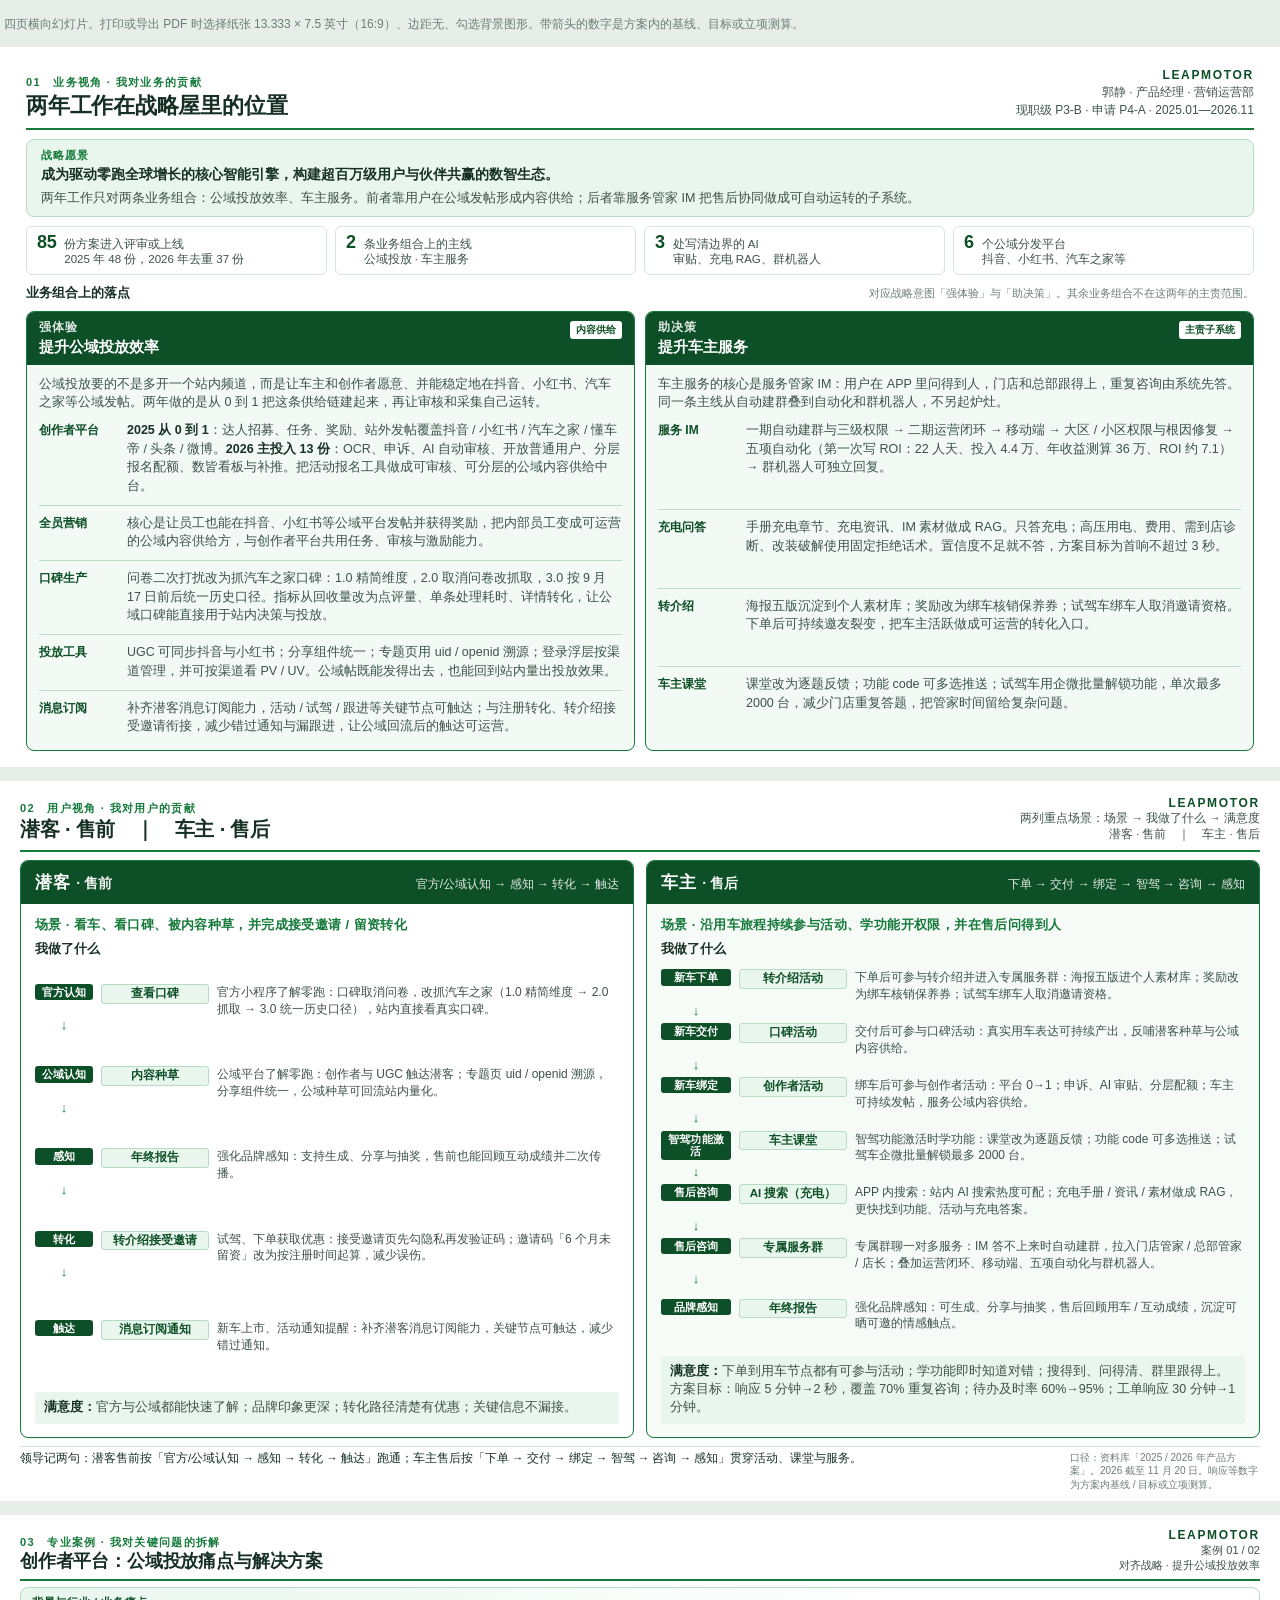
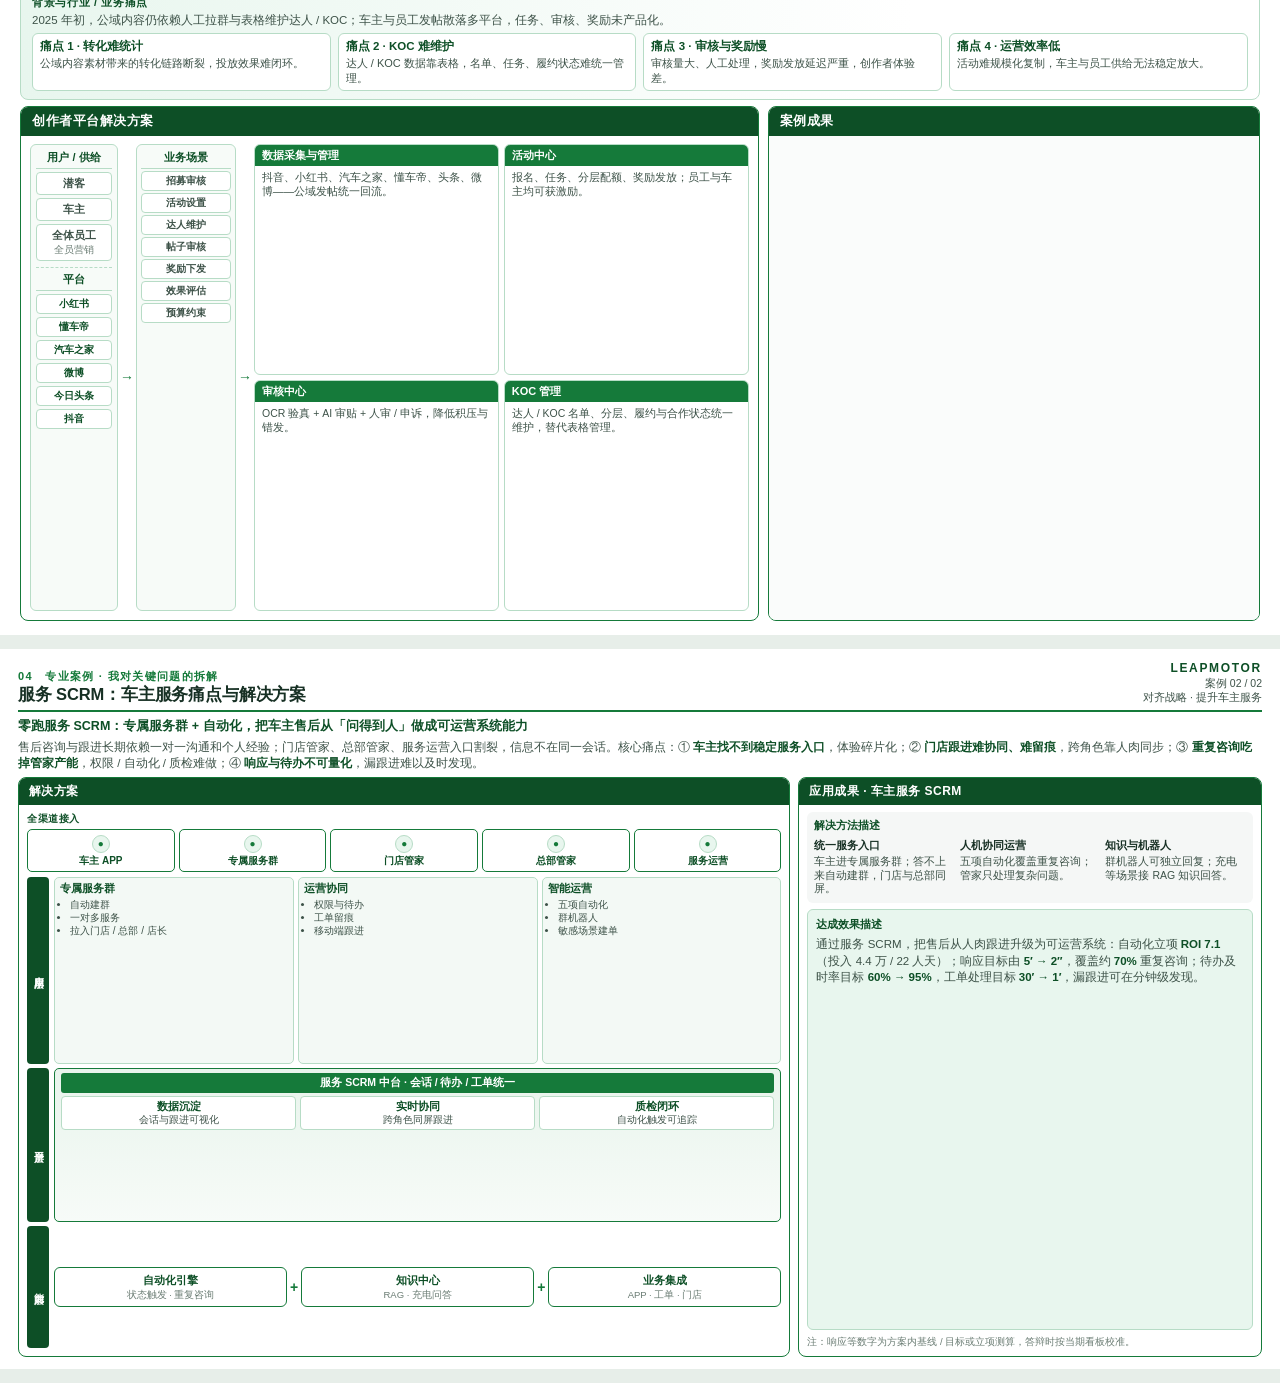
==== strategy-work-summary.html @ 1fd780ef "Clear creator case results panel for later screenshots. Leave the right-side 案例成果 area empty and dro" ====
<!DOCTYPE html>
<html lang="zh-CN">
<head>
<meta charset="utf-8">
<meta name="viewport" content="width=device-width, initial-scale=1">
<title>两年工作总结 · 战略对齐 · 郭静</title>
<style>
  :root {
    --g: #157a3a;
    --gd: #0d4f26;
    --gs: #e8f6ee;
    --gm: #b7dcc6;
    --ink: #173024;
    --ink2: #3d5248;
    --ink3: #6b7d74;
    --line: #d5e5db;
    --paper: #ffffff;
    --bg: #e7eee9;
  }
  * { box-sizing: border-box; }
  html, body { margin: 0; padding: 0; }
  body {
    background: var(--bg);
    color: var(--ink);
    font-family: "PingFang SC", "Microsoft YaHei", "Noto Sans SC", "WenQuanYi Micro Hei", "Droid Sans Fallback", sans-serif;
    -webkit-font-smoothing: antialiased;
  }
  @page { size: 13.333in 7.5in; margin: 0; }
  .hint {
    max-width: 13.333in;
    margin: 16px auto 0;
    color: var(--ink3);
    font-size: 12px;
    padding: 0 4px;
  }
  .page {
    width: 13.333in;
    height: 7.5in;
    margin: 14px auto;
    background: var(--paper);
    padding: 20px 26px 16px;
    display: flex;
    flex-direction: column;
    gap: 9px;
    overflow: hidden;
    page-break-after: always;
    break-after: page;
  }
  .page:last-child { page-break-after: auto; break-after: auto; }
  @media print {
    body { background: white; }
    .hint { display: none; }
    .page { margin: 0; }
  }
  * { -webkit-print-color-adjust: exact; print-color-adjust: exact; }

  .top { display: flex; justify-content: space-between; align-items: flex-end; gap: 16px; }
  .kicker {
    font-size: 11px;
    letter-spacing: .12em;
    color: var(--g);
    font-weight: 650;
  }
  h1 {
    margin: 2px 0 0;
    font-size: 22px;
    line-height: 1.25;
    font-weight: 700;
    letter-spacing: -.01em;
  }
  .who { text-align: right; font-size: 12px; color: var(--ink2); line-height: 1.45; }
  .who b {
    display: block;
    color: var(--gd);
    letter-spacing: .14em;
    font-size: 12px;
    font-weight: 750;
  }
  .rule { height: 2px; background: var(--g); border: 0; margin: 0; }

  .roof {
    background: var(--gs);
    border: 1px solid var(--gm);
    border-radius: 8px;
    padding: 8px 14px 9px;
  }
  .roof .lab { font-size: 11px; color: var(--g); font-weight: 700; letter-spacing: .08em; }
  .roof h2 { margin: 2px 0 4px; font-size: 14px; font-weight: 650; line-height: 1.4; }
  .roof p { margin: 0; font-size: 12.5px; color: var(--ink2); line-height: 1.45; }

  .stats { display: grid; grid-template-columns: repeat(4, 1fr); gap: 8px; }
  .stat {
    border: 1px solid var(--line);
    border-radius: 6px;
    padding: 5px 10px 6px;
    display: flex;
    align-items: baseline;
    gap: 8px;
  }
  .stat .n {
    font-variant-numeric: tabular-nums;
    font-size: 18px;
    font-weight: 720;
    color: var(--gd);
    letter-spacing: -.02em;
  }
  .stat .l { font-size: 11.5px; color: var(--ink2); line-height: 1.35; }

  .sec {
    display: flex;
    align-items: baseline;
    justify-content: space-between;
    gap: 12px;
  }
  .sec h3 { margin: 0; font-size: 13px; font-weight: 700; }
  .sec span { font-size: 11px; color: var(--ink3); }

  .two {
    flex: 1;
    min-height: 0;
    display: grid;
    grid-template-columns: 1fr 1fr;
    gap: 10px;
  }
  .pillar {
    border: 1px solid var(--g);
    border-radius: 8px;
    background: #f3faf6;
    display: flex;
    flex-direction: column;
    min-width: 0;
    overflow: hidden;
  }
  .pillar-hd {
    background: var(--gd);
    color: #fff;
    padding: 7px 12px 8px;
    display: flex;
    align-items: flex-start;
    justify-content: space-between;
    gap: 10px;
  }
  .pillar-hd .intent { font-size: 12px; letter-spacing: .08em; font-weight: 650; opacity: .88; }
  .pillar-hd h3 { margin: 2px 0 0; font-size: 15px; font-weight: 750; line-height: 1.25; }
  .pillar-hd .flag {
    flex-shrink: 0;
    font-size: 10px;
    color: var(--gd);
    background: #fff;
    border-radius: 3px;
    padding: 2px 6px;
    font-weight: 700;
    margin-top: 2px;
  }
  .pillar-bd {
    padding: 10px 12px 12px;
    display: flex;
    flex-direction: column;
    gap: 9px;
    flex: 1;
  }
  .why { margin: 0; font-size: 12.5px; line-height: 1.5; color: var(--ink2); }
  .lines { display: grid; gap: 8px; flex: 1; }
  .line {
    display: grid;
    grid-template-columns: 78px 1fr;
    gap: 10px;
    align-items: start;
    padding-bottom: 7px;
    border-bottom: 1px solid var(--gm);
  }
  .line:last-child { border-bottom: 0; padding-bottom: 0; }
  .line .tag {
    font-size: 12px;
    font-weight: 750;
    color: var(--gd);
    line-height: 1.35;
    padding-top: 1px;
  }
  .line p { margin: 0; font-size: 12.5px; line-height: 1.48; color: var(--ink2); }
  .line b { color: var(--ink); font-weight: 680; }

  /* page 2 compact */
  .page-user {
    padding: 14px 20px 10px;
    gap: 8px;
  }
  .page-user h1 { font-size: 20px; margin-top: 1px; }
  .page-user .who { font-size: 11.5px; line-height: 1.35; }
  .page-user .sec {
    display: none;
  }
  .page-user .duo {
    flex: 1 1 auto;
    min-height: 0;
    display: grid;
    grid-template-columns: 1fr 1fr;
    gap: 12px;
    align-items: stretch;
  }
  .page-user .duo-card {
    border: 1.5px solid var(--g);
    border-radius: 8px;
    background: #fff;
    display: flex;
    flex-direction: column;
    min-width: 0;
    min-height: 0;
    height: 100%;
    overflow: hidden;
    box-shadow: 0 1px 0 rgba(13,79,38,.06);
  }
  .page-user .duo-card.soft { background: #f7fbf8; }
  .page-user .duo-hd {
    background: var(--gd);
    color: #fff;
    padding: 10px 14px;
    display: flex;
    align-items: baseline;
    justify-content: space-between;
    gap: 10px;
  }
  .page-user .duo-hd .role {
    font-size: 17px;
    font-weight: 750;
    letter-spacing: .08em;
  }
  .page-user .duo-hd .stage {
    font-size: 14px;
    font-weight: 650;
    opacity: .95;
  }
  .page-user .duo-hd em {
    font-style: normal;
    font-size: 12px;
    font-weight: 500;
    opacity: .88;
  }
  .page-user .duo-bd {
    padding: 12px 14px 13px;
    display: flex;
    flex-direction: column;
    gap: 7px;
    flex: 1 1 auto;
    min-height: 0;
  }
  .page-user .duo-bd .scene {
    font-size: 13px;
    font-weight: 750;
    color: var(--g);
    letter-spacing: .03em;
    line-height: 1.4;
  }
  .page-user .duo-bd .do-label {
    margin: 0;
    font-size: 12.5px;
    font-weight: 700;
    color: var(--ink);
  }
  .page-user .duo-bd .do {
    margin: 0;
    padding-left: 0;
    list-style: none;
    font-size: 12.5px;
    line-height: 1.48;
    color: var(--ink2);
    flex: 1 1 auto;
    display: flex;
    flex-direction: column;
    justify-content: flex-start;
    gap: 0;
    min-height: 0;
  }
  .page-user .duo-bd .do li {
    margin: 0;
    flex: 1 1 0;
    display: flex;
    flex-direction: column;
    justify-content: center;
    padding: 2px 0 0;
    border-bottom: 0;
  }
  .page-user .duo-bd .do-flow .row {
    display: grid;
    grid-template-columns: 58px 108px 1fr;
    gap: 8px;
    align-items: start;
  }
  .page-user .duo-bd .do-flow .st {
    display: inline-flex;
    align-items: center;
    justify-content: center;
    font-size: 10.5px;
    font-weight: 750;
    color: #fff;
    background: var(--gd);
    border-radius: 3px;
    padding: 2px 2px;
    letter-spacing: .02em;
    text-align: center;
    line-height: 1.2;
  }
  .page-user .duo-bd .do-flow .k {
    display: inline-flex;
    align-items: center;
    justify-content: center;
    width: 100%;
    box-sizing: border-box;
    margin-right: 0;
    font-size: 11.5px;
    line-height: 1.2;
    color: var(--gd);
    background: var(--gs);
    border: 1px solid var(--gm);
    border-radius: 3px;
    padding: 2px 4px;
    font-weight: 700;
    text-align: center;
  }
  .page-user .duo-bd .do-flow .anno {
    font-size: 12px;
    line-height: 1.4;
    color: var(--ink2);
  }
  .page-user .duo-bd .do-flow .arr {
    display: flex;
    justify-content: center;
    width: 58px;
    color: var(--g);
    font-size: 13px;
    line-height: 1;
    padding: 1px 0 0;
    font-weight: 700;
  }
  .page-user .duo-bd .do:not(.do-flow) .k {
    display: inline-block;
    font-size: 11.5px;
    line-height: 1.2;
    color: var(--gd);
    background: var(--gs);
    border: 1px solid var(--gm);
    border-radius: 3px;
    padding: 2px 7px;
    font-weight: 700;
    margin-right: 5px;
    vertical-align: 1px;
  }
  .page-user .duo-bd .do:not(.do-flow) li {
    display: flex;
    align-items: center;
    flex-direction: row;
    border-bottom: 1px solid var(--line);
    padding: 4px 0;
  }
  .page-user .duo-bd .do:not(.do-flow) li:last-child {
    border-bottom: 0;
  }
  .page-user .duo-card.soft .do-flow .row {
    grid-template-columns: 70px 108px 1fr;
  }
  .page-user .duo-card.soft .do-flow .arr {
    width: 70px;
  }
  .page-user .duo-bd .sat {
    margin: 8px 0 0;
    flex: 0 0 auto;
    font-size: 12.5px;
    line-height: 1.42;
    color: var(--ink2);
    background: var(--gs);
    border-radius: 4px;
    padding: 7px 9px;
  }
  .page-user .duo-bd .sat b {
    color: var(--ink);
    font-weight: 700;
  }
  .page-user .close {
    padding-top: 4px;
    gap: 10px;
    grid-template-columns: 1fr 190px;
  }
  .page-user .close p { font-size: 11.5px; line-height: 1.35; }
  .page-user .close .note { font-size: 10px; }

  /* case pages: reference layout — pain intro + solution | results */
  .page-case {
    padding: 12px 20px 14px;
    gap: 6px;
  }
  .page-case h1 { font-size: 17.5px; margin-top: 1px; }
  .page-case .who { font-size: 11px; line-height: 1.35; }
  .pain-intro {
    border: 1px solid var(--gm);
    border-radius: 8px;
    background: linear-gradient(90deg, var(--gs), #fff 72%);
    padding: 7px 11px 8px;
  }
  .pain-intro .lab {
    font-size: 11px;
    font-weight: 750;
    color: var(--gd);
    letter-spacing: .06em;
    margin-bottom: 3px;
  }
  .pain-intro .bg {
    margin: 0 0 5px;
    font-size: 11.5px;
    line-height: 1.35;
    color: var(--ink2);
  }
  .pain-grid {
    display: grid;
    grid-template-columns: repeat(3, 1fr);
    gap: 7px;
  }
  .pain-grid.four { grid-template-columns: repeat(4, 1fr); }
  .pain-item {
    background: #fff;
    border: 1px solid var(--gm);
    border-radius: 6px;
    padding: 5px 7px;
  }
  .pain-item .n {
    font-size: 11.5px;
    font-weight: 750;
    color: var(--gd);
    margin-bottom: 2px;
  }
  .pain-item p {
    margin: 0;
    font-size: 11px;
    line-height: 1.3;
    color: var(--ink2);
  }
  .case-main {
    flex: 1;
    min-height: 0;
    display: grid;
    grid-template-columns: 1.2fr 0.8fr;
    gap: 9px;
  }
  .panel {
    border: 1.5px solid var(--g);
    border-radius: 8px;
    background: #fff;
    display: flex;
    flex-direction: column;
    min-width: 0;
    min-height: 0;
    overflow: hidden;
  }
  .panel-hd {
    background: var(--gd);
    color: #fff;
    padding: 6px 11px;
    font-size: 12.5px;
    font-weight: 750;
    letter-spacing: .04em;
  }
  .panel-bd {
    padding: 8px 9px 9px;
    display: flex;
    flex-direction: column;
    gap: 7px;
    flex: 1;
    min-height: 0;
  }
  .sol-flow {
    flex: 1;
    min-height: 0;
    display: grid;
    grid-template-columns: 88px 10px 100px 10px 1fr;
    gap: 0 4px;
    align-items: stretch;
  }
  .sol-col {
    border: 1px solid var(--gm);
    border-radius: 6px;
    background: #f7fbf8;
    padding: 5px 5px;
    display: flex;
    flex-direction: column;
    gap: 3px;
    min-height: 0;
  }
  .sol-col .ttl {
    font-size: 11px;
    font-weight: 750;
    color: var(--gd);
    text-align: center;
    padding-bottom: 3px;
    border-bottom: 1px solid var(--gm);
  }
  .sol-col .ttl-sub {
    margin-top: 3px;
    padding-top: 4px;
    border-top: 1px dashed var(--gm);
    border-bottom: 1px solid var(--gm);
  }
  .sol-col .ch {
    font-size: 11px;
    color: var(--ink2);
    background: #fff;
    border: 1px solid var(--gm);
    border-radius: 4px;
    padding: 4px 5px;
    text-align: center;
    font-weight: 650;
    line-height: 1.2;
  }
  .sol-col .ch.plat {
    font-size: 10px;
    font-weight: 600;
    padding: 3px 4px;
    color: var(--gd);
  }
  .sol-col.agents {
    gap: 2px;
    padding: 5px 4px;
  }
  .sol-col.agents .ch {
    font-size: 10px;
    font-weight: 600;
    padding: 3px 3px;
  }
  .sol-supply {
    overflow: hidden;
  }
  .sol-arrow {
    display: flex;
    align-items: center;
    justify-content: center;
    color: var(--g);
    font-size: 14px;
    font-weight: 700;
  }
  .mod-grid {
    display: grid;
    grid-template-columns: 1fr 1fr;
    gap: 5px;
    flex: 1;
    min-height: 0;
  }
  .mod {
    border: 1px solid var(--gm);
    border-radius: 6px;
    overflow: hidden;
    background: #fff;
    display: flex;
    flex-direction: column;
    min-height: 0;
  }
  .mod .mh {
    background: var(--g);
    color: #fff;
    font-size: 11px;
    font-weight: 750;
    padding: 3px 7px;
  }
  .mod p {
    margin: 0;
    padding: 5px 7px;
    font-size: 10.5px;
    line-height: 1.3;
    color: var(--ink2);
    flex: 1;
  }
  .res-block .lab {
    font-size: 11.5px;
    font-weight: 750;
    color: var(--gd);
    margin-bottom: 2px;
  }
  .res-block p, .res-block ol {
    margin: 0;
    font-size: 11.5px;
    line-height: 1.35;
    color: var(--ink2);
  }
  .res-block ol {
    padding-left: 1.1em;
    display: grid;
    gap: 3px;
  }
  .res-block li b { color: var(--ink); }
  .metrics {
    margin-top: auto;
    display: grid;
    grid-template-columns: repeat(3, 1fr);
    gap: 6px;
  }
  .metric {
    background: var(--gs);
    border: 1px solid var(--g);
    border-radius: 6px;
    padding: 7px 6px 6px;
    text-align: center;
  }
  .metric .v {
    font-size: 18px;
    font-weight: 750;
    color: var(--gd);
    line-height: 1.1;
    font-variant-numeric: tabular-nums;
  }
  .metric .l {
    margin-top: 2px;
    font-size: 10.5px;
    line-height: 1.25;
    color: var(--ink2);
  }
  .case-foot {
    margin: 0;
    font-size: 10px;
    color: var(--ink3);
    line-height: 1.3;
  }
  .panel-empty {
    flex: 1;
    min-height: 0;
    background: #fafcfb;
  }


  /* SCRM case — layered architecture (合力亿捷 reference) */
  .page-scrm {
    padding: 11px 18px 12px;
    gap: 5px;
  }
  .page-scrm h1 { font-size: 16.5px; margin-top: 0; }
  .page-scrm .who { font-size: 10.5px; }
  .scrm-intro {
    font-size: 11.5px;
    line-height: 1.45;
    color: var(--ink2);
    margin: 0;
  }
  .scrm-intro .case-line {
    color: var(--gd);
    font-weight: 750;
    font-size: 12.5px;
    margin-bottom: 4px;
    display: block;
  }
  .scrm-intro b { color: var(--gd); font-weight: 750; }
  .scrm-main {
    flex: 1;
    min-height: 0;
    display: grid;
    grid-template-columns: 1.25fr 0.75fr;
    gap: 8px;
  }
  .scrm-panel {
    border: 1.5px solid var(--g);
    border-radius: 8px;
    background: #fff;
    display: flex;
    flex-direction: column;
    min-width: 0;
    min-height: 0;
    overflow: hidden;
  }
  .scrm-panel .phd {
    background: var(--gd);
    color: #fff;
    padding: 5px 10px;
    font-size: 12px;
    font-weight: 750;
    letter-spacing: .04em;
  }
  .scrm-panel .pbd {
    padding: 7px 8px 8px;
    flex: 1;
    min-height: 0;
    display: flex;
    flex-direction: column;
    gap: 6px;
  }

  .arch {
    flex: 1;
    min-height: 0;
    display: flex;
    flex-direction: column;
    gap: 5px;
  }
  .arch-ch-wrap {
    display: flex;
    flex-direction: column;
    gap: 3px;
  }
  .arch-ch-wrap .ch-lab {
    font-size: 10px;
    font-weight: 750;
    color: var(--gd);
    letter-spacing: .06em;
  }
  .arch-ch {
    display: grid;
    grid-template-columns: repeat(5, 1fr);
    gap: 4px;
  }
  .arch-ch .ci {
    background: #fff;
    border: 1px solid var(--g);
    border-radius: 5px;
    text-align: center;
    padding: 5px 2px 4px;
    font-size: 10px;
    font-weight: 650;
    color: var(--gd);
    line-height: 1.2;
  }
  .arch-ch .ci span {
    display: block;
    width: 18px;
    height: 18px;
    margin: 0 auto 2px;
    border-radius: 50%;
    background: var(--gs);
    border: 1px solid var(--gm);
    font-size: 10px;
    line-height: 16px;
    color: var(--g);
  }
  .arch-stack {
    flex: 1;
    min-height: 0;
    display: grid;
    grid-template-columns: 22px 1fr;
    gap: 5px;
  }
  .arch-labs {
    display: grid;
    grid-template-rows: 1.15fr 0.95fr 0.75fr;
    gap: 4px;
  }
  .arch-labs span {
    writing-mode: vertical-rl;
    text-orientation: mixed;
    background: var(--gd);
    color: #fff;
    font-size: 10px;
    font-weight: 750;
    letter-spacing: .12em;
    border-radius: 4px;
    display: flex;
    align-items: center;
    justify-content: center;
    padding: 4px 0;
  }
  .arch-body {
    display: grid;
    grid-template-rows: 1.15fr 0.95fr 0.75fr;
    gap: 4px;
    min-height: 0;
  }
  .arch-app {
    display: grid;
    grid-template-columns: 1fr 1fr 1fr;
    gap: 4px;
    min-height: 0;
  }
  .arch-box {
    background: #f3f9f5;
    border: 1px solid var(--gm);
    border-radius: 5px;
    padding: 4px 5px;
    min-height: 0;
  }
  .arch-box .t {
    font-size: 10.5px;
    font-weight: 750;
    color: var(--gd);
    margin-bottom: 2px;
  }
  .arch-box ul {
    margin: 0;
    padding-left: 1em;
    font-size: 10px;
    line-height: 1.3;
    color: var(--ink2);
  }
  .arch-plat {
    background: linear-gradient(180deg, #e8f4ec, #f7fbf8);
    border: 1px solid var(--g);
    border-radius: 5px;
    padding: 4px 6px;
    display: flex;
    flex-direction: column;
    gap: 3px;
    min-height: 0;
  }
  .arch-plat .bar {
    background: var(--g);
    color: #fff;
    text-align: center;
    font-size: 10.5px;
    font-weight: 750;
    border-radius: 3px;
    padding: 3px 6px;
  }
  .arch-plat .buckets {
    display: grid;
    grid-template-columns: 1fr 1fr 1fr;
    gap: 4px;
  }
  .arch-plat .bk {
    background: #fff;
    border: 1px solid var(--gm);
    border-radius: 4px;
    padding: 3px 4px;
    font-size: 10px;
    line-height: 1.25;
    color: var(--ink2);
    text-align: center;
  }
  .arch-plat .bk b {
    display: block;
    color: var(--gd);
    font-size: 10.5px;
    margin-bottom: 1px;
  }
  .arch-cap {
    display: grid;
    grid-template-columns: 1fr auto 1fr auto 1fr;
    gap: 3px;
    align-items: center;
  }
  .arch-cap .cp {
    background: #fff;
    border: 1.5px solid var(--g);
    border-radius: 6px;
    text-align: center;
    padding: 5px 4px;
  }
  .arch-cap .cp .n {
    font-size: 11px;
    font-weight: 750;
    color: var(--gd);
  }
  .arch-cap .cp .d {
    font-size: 9.5px;
    color: var(--ink3);
    margin-top: 1px;
    line-height: 1.2;
  }
  .arch-cap .plus {
    color: var(--g);
    font-weight: 700;
    font-size: 14px;
  }

  .scrm-res {
    flex: 1;
    min-height: 0;
    display: flex;
    flex-direction: column;
    gap: 6px;
  }
  .scrm-method {
    background: #f5f7f6;
    border-radius: 6px;
    padding: 6px 7px 7px;
  }
  .scrm-method .lab {
    font-size: 11px;
    font-weight: 750;
    color: var(--gd);
    margin-bottom: 5px;
  }
  .scrm-method .cols {
    display: grid;
    grid-template-columns: 1fr 1fr 1fr;
    gap: 5px;
  }
  .scrm-method .col .h {
    font-size: 11px;
    font-weight: 750;
    color: var(--ink);
    margin-bottom: 2px;
  }
  .scrm-method .col p {
    margin: 0;
    font-size: 10.5px;
    line-height: 1.3;
    color: var(--ink2);
  }
  .scrm-effect {
    background: var(--gs);
    border: 1px solid var(--gm);
    border-radius: 6px;
    padding: 7px 8px;
    flex: 1;
    min-height: 0;
  }
  .scrm-effect .lab {
    font-size: 11px;
    font-weight: 750;
    color: var(--gd);
    margin-bottom: 4px;
  }
  .scrm-effect p {
    margin: 0;
    font-size: 11.5px;
    line-height: 1.45;
    color: var(--ink2);
  }
  .scrm-effect b {
    color: var(--gd);
    font-weight: 750;
  }
  .scrm-foot {
    margin: 0;
    font-size: 9.5px;
    color: var(--ink3);
    line-height: 1.3;
  }

  .matrix {
    flex: 1;
    min-height: 0;
    display: grid;
    grid-template-columns: 64px 1fr 1fr;
    grid-template-rows: 30px minmax(0, 1fr) minmax(0, 1.15fr);
    border: 1px solid var(--gm);
    border-radius: 8px;
    overflow: hidden;
    background: #fff;
  }
  .mx-corner, .mx-col, .mx-row, .mx-cell {
    border-right: 1px solid var(--gm);
    border-bottom: 1px solid var(--gm);
  }
  .matrix > *:nth-child(3n) { border-right: 0; }
  .matrix > *:nth-last-child(-n+3) { border-bottom: 0; }
  .mx-corner { background: var(--gd); }
  .mx-col {
    background: var(--gd);
    color: #fff;
    display: flex;
    align-items: center;
    justify-content: center;
    gap: 10px;
    font-size: 14px;
    font-weight: 750;
    letter-spacing: .08em;
  }
  .mx-col em {
    font-style: normal;
    font-size: 11.5px;
    font-weight: 500;
    opacity: .85;
  }
  .mx-row {
    background: var(--gs);
    display: flex;
    flex-direction: column;
    align-items: center;
    justify-content: center;
    gap: 4px;
    padding: 6px 3px;
    text-align: center;
  }
  .mx-row .role {
    writing-mode: vertical-rl;
    font-size: 16px;
    font-weight: 750;
    color: var(--gd);
    letter-spacing: .16em;
  }
  .mx-row .hint {
    writing-mode: vertical-rl;
    font-size: 10.5px;
    color: var(--ink2);
    letter-spacing: .06em;
  }
  .mx-cell {
    padding: 8px 11px 9px;
    display: flex;
    flex-direction: column;
    gap: 5px;
    min-width: 0;
    min-height: 0;
    overflow: hidden;
    background: #fff;
  }
  .mx-cell.soft { background: #f7fbf8; }
  .mx-cell .scene {
    font-size: 12px;
    font-weight: 750;
    color: var(--g);
    letter-spacing: .03em;
    line-height: 1.35;
  }
  .mx-cell .do .k {
    display: inline-block;
    font-size: 10.5px;
    line-height: 1.2;
    color: var(--gd);
    background: var(--gs);
    border: 1px solid var(--gm);
    border-radius: 3px;
    padding: 1px 5px;
    font-weight: 700;
    margin-right: 4px;
    vertical-align: 1px;
  }
  .mx-cell.empty {
    align-items: center;
    justify-content: center;
    gap: 6px;
    background: #f7faf8;
    border-style: dashed;
  }
  .mx-cell .empty-mark {
    font-size: 28px;
    line-height: 1;
    color: var(--gm);
    font-weight: 300;
  }
  .mx-cell .empty-note {
    font-size: 12px;
    color: var(--muted);
    letter-spacing: .04em;
  }
  .mx-cell .do-label {
    margin: 0;
    font-size: 12px;
    font-weight: 700;
    color: var(--ink);
  }
  .mx-cell .do {
    margin: 0;
    padding-left: 0;
    list-style: none;
    font-size: 11.5px;
    line-height: 1.4;
    color: var(--ink2);
    flex: 1 1 auto;
    min-height: 0;
  }
  .mx-cell .do li { margin: 0 0 4px; padding-left: 0; }
  .mx-cell .do li:last-child { margin-bottom: 0; }
  .mx-cell .sat {
    margin: 0;
    margin-top: auto;
    flex: 0 0 auto;
    font-size: 11.5px;
    line-height: 1.4;
    color: var(--ink2);
    background: var(--gs);
    border-radius: 4px;
    padding: 5px 7px;
  }
  .mx-cell .sat b {
    color: var(--ink);
    font-weight: 700;
  }

  .through {
    display: flex;
    align-items: center;
    gap: 10px;
    flex-wrap: wrap;
    padding: 8px 12px;
    border: 1px solid var(--gm);
    border-radius: 8px;
    background: linear-gradient(90deg, var(--gs), #fff 55%);
  }
  .through .lab {
    font-size: 12.5px;
    font-weight: 750;
    color: var(--gd);
    letter-spacing: .06em;
    white-space: nowrap;
  }
  .through .items {
    display: flex;
    flex-wrap: wrap;
    gap: 6px;
    align-items: center;
  }
  .through .items span {
    font-size: 12px;
    font-weight: 700;
    color: var(--gd);
    background: #fff;
    border: 1px solid var(--gm);
    border-radius: 4px;
    padding: 3px 8px;
  }
  .close {
    border-top: 1px solid var(--line);
    padding-top: 5px;
    display: grid;
    grid-template-columns: 1fr 210px;
    gap: 12px;
    align-items: start;
  }
  .close p { margin: 0; font-size: 12px; line-height: 1.45; }
  .close .note { font-size: 10.5px; color: var(--ink3); line-height: 1.4; }
</style>
</head>
<body>
<p class="hint">四页横向幻灯片。打印或导出 PDF 时选择纸张 13.333 × 7.5 英寸（16:9）、边距无、勾选背景图形。带箭头的数字是方案内的基线、目标或立项测算。</p>

<section class="page">
  <header class="top">
    <div>
      <div class="kicker">01　业务视角 · 我对业务的贡献</div>
      <h1>两年工作在战略屋里的位置</h1>
    </div>
    <div class="who">
      <b>LEAPMOTOR</b>
      郭静 · 产品经理 · 营销运营部<br>
      现职级 P3-B · 申请 P4-A · 2025.01—2026.11
    </div>
  </header>
  <hr class="rule">

  <div class="roof">
    <div class="lab">战略愿景</div>
    <h2>成为驱动零跑全球增长的核心智能引擎，构建超百万级用户与伙伴共赢的数智生态。</h2>
    <p>两年工作只对两条业务组合：公域投放效率、车主服务。前者靠用户在公域发帖形成内容供给；后者靠服务管家 IM 把售后协同做成可自动运转的子系统。</p>
  </div>

  <div class="stats">
    <div class="stat"><span class="n">85</span><span class="l">份方案进入评审或上线<br>2025 年 48 份，2026 年去重 37 份</span></div>
    <div class="stat"><span class="n">2</span><span class="l">条业务组合上的主线<br>公域投放 · 车主服务</span></div>
    <div class="stat"><span class="n">3</span><span class="l">处写清边界的 AI<br>审贴、充电 RAG、群机器人</span></div>
    <div class="stat"><span class="n">6</span><span class="l">个公域分发平台<br>抖音、小红书、汽车之家等</span></div>
  </div>

  <div class="sec">
    <h3>业务组合上的落点</h3>
    <span>对应战略意图「强体验」与「助决策」。其余业务组合不在这两年的主责范围。</span>
  </div>

  <div class="two">
    <article class="pillar">
      <div class="pillar-hd">
        <div>
          <div class="intent">强体验</div>
          <h3>提升公域投放效率</h3>
        </div>
        <span class="flag">内容供给</span>
      </div>
      <div class="pillar-bd">
        <p class="why">公域投放要的不是多开一个站内频道，而是让车主和创作者愿意、并能稳定地在抖音、小红书、汽车之家等公域发帖。两年做的是从 0 到 1 把这条供给链建起来，再让审核和采集自己运转。</p>
        <div class="lines">
          <div class="line">
            <div class="tag">创作者平台</div>
            <p><b>2025 从 0 到 1</b>：达人招募、任务、奖励、站外发帖覆盖抖音 / 小红书 / 汽车之家 / 懂车帝 / 头条 / 微博。<b>2026 主投入 13 份</b>：OCR、申诉、AI 自动审核、开放普通用户、分层报名配额、数皆看板与补推。把活动报名工具做成可审核、可分层的公域内容供给中台。</p>
          </div>
          <div class="line">
            <div class="tag">全员营销</div>
            <p>核心是让员工也能在抖音、小红书等公域平台发帖并获得奖励，把内部员工变成可运营的公域内容供给方，与创作者平台共用任务、审核与激励能力。</p>
          </div>
          <div class="line">
            <div class="tag">口碑生产</div>
            <p>问卷二次打扰改为抓汽车之家口碑：1.0 精简维度，2.0 取消问卷改抓取，3.0 按 9 月 17 日前后统一历史口径。指标从回收量改为点评量、单条处理耗时、详情转化，让公域口碑能直接用于站内决策与投放。</p>
          </div>
          <div class="line">
            <div class="tag">投放工具</div>
            <p>UGC 可同步抖音与小红书；分享组件统一；专题页用 uid / openid 溯源；登录浮层按渠道管理，并可按渠道看 PV / UV。公域帖既能发得出去，也能回到站内量出投放效果。</p>
          </div>
          <div class="line">
            <div class="tag">消息订阅</div>
            <p>补齐潜客消息订阅能力，活动 / 试驾 / 跟进等关键节点可触达；与注册转化、转介绍接受邀请衔接，减少错过通知与漏跟进，让公域回流后的触达可运营。</p>
          </div>
        </div>
      </div>
    </article>

    <article class="pillar">
      <div class="pillar-hd">
        <div>
          <div class="intent">助决策</div>
          <h3>提升车主服务</h3>
        </div>
        <span class="flag">主责子系统</span>
      </div>
      <div class="pillar-bd">
        <p class="why">车主服务的核心是服务管家 IM：用户在 APP 里问得到人，门店和总部跟得上，重复咨询由系统先答。同一条主线从自动建群叠到自动化和群机器人，不另起炉灶。</p>
        <div class="lines">
          <div class="line">
            <div class="tag">服务 IM</div>
            <p>一期自动建群与三级权限 → 二期运营闭环 → 移动端 → 大区 / 小区权限与根因修复 → 五项自动化（第一次写 ROI：22 人天、投入 4.4 万、年收益测算 36 万、ROI 约 7.1）→ 群机器人可独立回复。</p>
          </div>
          <div class="line">
            <div class="tag">充电问答</div>
            <p>手册充电章节、充电资讯、IM 素材做成 RAG。只答充电；高压用电、费用、需到店诊断、改装破解使用固定拒绝话术。置信度不足就不答，方案目标为首响不超过 3 秒。</p>
          </div>
          <div class="line">
            <div class="tag">转介绍</div>
            <p>海报五版沉淀到个人素材库；奖励改为绑车核销保养券；试驾车绑车人取消邀请资格。下单后可持续邀友裂变，把车主活跃做成可运营的转化入口。</p>
          </div>
          <div class="line">
            <div class="tag">车主课堂</div>
            <p>课堂改为逐题反馈；功能 code 可多选推送；试驾车用企微批量解锁功能，单次最多 2000 台，减少门店重复答题，把管家时间留给复杂问题。</p>
          </div>
        </div>
      </div>
    </article>
  </div>
</section>

<section class="page page-user">
  <header class="top">
    <div>
      <div class="kicker">02　用户视角 · 我对用户的贡献</div>
      <h1>潜客 · 售前　｜　车主 · 售后</h1>
    </div>
    <div class="who">
      <b>LEAPMOTOR</b>
      两列重点场景：场景 → 我做了什么 → 满意度<br>
      潜客 · 售前　｜　车主 · 售后
    </div>
  </header>
  <hr class="rule">

  <div class="duo">
    <article class="duo-card">
      <div class="duo-hd">
        <div>
          <span class="role">潜客</span>
          <span class="stage"> · 售前</span>
        </div>
        <em>官方/公域认知 → 感知 → 转化 → 触达</em>
      </div>
      <div class="duo-bd">
        <div class="scene">场景 · 看车、看口碑、被内容种草，并完成接受邀请 / 留资转化</div>
        <p class="do-label">我做了什么</p>
        <ul class="do do-flow">
          <li>
            <div class="row"><span class="st">官方认知</span><span class="k">查看口碑</span><span class="anno">官方小程序了解零跑：口碑取消问卷，改抓汽车之家（1.0 精简维度 → 2.0 抓取 → 3.0 统一历史口径），站内直接看真实口碑。</span></div>
            <div class="arr">↓</div>
          </li>
          <li>
            <div class="row"><span class="st">公域认知</span><span class="k">内容种草</span><span class="anno">公域平台了解零跑：创作者与 UGC 触达潜客；专题页 uid / openid 溯源，分享组件统一，公域种草可回流站内量化。</span></div>
            <div class="arr">↓</div>
          </li>
          <li>
            <div class="row"><span class="st">感知</span><span class="k">年终报告</span><span class="anno">强化品牌感知：支持生成、分享与抽奖，售前也能回顾互动成绩并二次传播。</span></div>
            <div class="arr">↓</div>
          </li>
          <li>
            <div class="row"><span class="st">转化</span><span class="k">转介绍接受邀请</span><span class="anno">试驾、下单获取优惠：接受邀请页先勾隐私再发验证码；邀请码「6 个月未留资」改为按注册时间起算，减少误伤。</span></div>
            <div class="arr">↓</div>
          </li>
          <li>
            <div class="row"><span class="st">触达</span><span class="k">消息订阅通知</span><span class="anno">新车上市、活动通知提醒：补齐潜客消息订阅能力，关键节点可触达，减少错过通知。</span></div>
          </li>
        </ul>
        <p class="sat"><b>满意度：</b>官方与公域都能快速了解；品牌印象更深；转化路径清楚有优惠；关键信息不漏接。</p>
      </div>
    </article>

    <article class="duo-card soft">
      <div class="duo-hd">
        <div>
          <span class="role">车主</span>
          <span class="stage"> · 售后</span>
        </div>
        <em>下单 → 交付 → 绑定 → 智驾 → 咨询 → 感知</em>
      </div>
      <div class="duo-bd">
        <div class="scene">场景 · 沿用车旅程持续参与活动、学功能开权限，并在售后问得到人</div>
        <p class="do-label">我做了什么</p>
        <ul class="do do-flow">
          <li>
            <div class="row"><span class="st">新车下单</span><span class="k">转介绍活动</span><span class="anno">下单后可参与转介绍并进入专属服务群：海报五版进个人素材库；奖励改为绑车核销保养券；试驾车绑车人取消邀请资格。</span></div>
            <div class="arr">↓</div>
          </li>
          <li>
            <div class="row"><span class="st">新车交付</span><span class="k">口碑活动</span><span class="anno">交付后可参与口碑活动：真实用车表达可持续产出，反哺潜客种草与公域内容供给。</span></div>
            <div class="arr">↓</div>
          </li>
          <li>
            <div class="row"><span class="st">新车绑定</span><span class="k">创作者活动</span><span class="anno">绑车后可参与创作者活动：平台 0→1；申诉、AI 审贴、分层配额；车主可持续发帖，服务公域内容供给。</span></div>
            <div class="arr">↓</div>
          </li>
          <li>
            <div class="row"><span class="st">智驾功能激活</span><span class="k">车主课堂</span><span class="anno">智驾功能激活时学功能：课堂改为逐题反馈；功能 code 可多选推送；试驾车企微批量解锁最多 2000 台。</span></div>
            <div class="arr">↓</div>
          </li>
          <li>
            <div class="row"><span class="st">售后咨询</span><span class="k">AI 搜索（充电）</span><span class="anno">APP 内搜索：站内 AI 搜索热度可配；充电手册 / 资讯 / 素材做成 RAG，更快找到功能、活动与充电答案。</span></div>
            <div class="arr">↓</div>
          </li>
          <li>
            <div class="row"><span class="st">售后咨询</span><span class="k">专属服务群</span><span class="anno">专属群聊一对多服务：IM 答不上来时自动建群，拉入门店管家 / 总部管家 / 店长；叠加运营闭环、移动端、五项自动化与群机器人。</span></div>
            <div class="arr">↓</div>
          </li>
          <li>
            <div class="row"><span class="st">品牌感知</span><span class="k">年终报告</span><span class="anno">强化品牌感知：可生成、分享与抽奖，售后回顾用车 / 互动成绩，沉淀可晒可邀的情感触点。</span></div>
          </li>
        </ul>
        <p class="sat"><b>满意度：</b>下单到用车节点都有可参与活动；学功能即时知道对错；搜得到、问得清、群里跟得上。方案目标：响应 5 分钟→2 秒，覆盖 70% 重复咨询；待办及时率 60%→95%；工单响应 30 分钟→1 分钟。</p>
      </div>
    </article>
  </div>


  <footer class="close">
    <p>领导记两句：潜客售前按「官方/公域认知 → 感知 → 转化 → 触达」跑通；车主售后按「下单 → 交付 → 绑定 → 智驾 → 咨询 → 感知」贯穿活动、课堂与服务。</p>
    <p class="note">口径：资料库「2025 / 2026 年产品方案」。2026 截至 11 月 20 日。响应等数字为方案内基线 / 目标或立项测算。</p>
  </footer>
</section>

<section class="page page-case">
  <header class="top">
    <div>
      <div class="kicker">03　专业案例 · 我对关键问题的拆解</div>
      <h1>创作者平台：公域投放痛点与解决方案</h1>
    </div>
    <div class="who">
      <b>LEAPMOTOR</b>
      案例 01 / 02<br>
      对齐战略 · 提升公域投放效率
    </div>
  </header>
  <hr class="rule">

  <div class="pain-intro">
    <div class="lab">背景与行业 / 业务痛点</div>
    <p class="bg">2025 年初，公域内容仍依赖人工拉群与表格维护达人 / KOC；车主与员工发帖散落多平台，任务、审核、奖励未产品化。</p>
    <div class="pain-grid four">
      <div class="pain-item"><div class="n">痛点 1 · 转化难统计</div><p>公域内容素材带来的转化链路断裂，投放效果难闭环。</p></div>
      <div class="pain-item"><div class="n">痛点 2 · KOC 难维护</div><p>达人 / KOC 数据靠表格，名单、任务、履约状态难统一管理。</p></div>
      <div class="pain-item"><div class="n">痛点 3 · 审核与奖励慢</div><p>审核量大、人工处理，奖励发放延迟严重，创作者体验差。</p></div>
      <div class="pain-item"><div class="n">痛点 4 · 运营效率低</div><p>活动难规模化复制，车主与员工供给无法稳定放大。</p></div>
    </div>
  </div>

  <div class="case-main">
    <section class="panel">
      <div class="panel-hd">创作者平台解决方案</div>
      <div class="panel-bd">
        <div class="sol-flow">
          <div class="sol-col sol-supply">
            <div class="ttl">用户 / 供给</div>
            <div class="ch">潜客</div>
            <div class="ch">车主</div>
            <div class="ch">全体员工<br><em style="font-style:normal;font-weight:500;color:var(--ink3);font-size:10px;">全员营销</em></div>
            <div class="ttl ttl-sub">平台</div>
            <div class="ch plat">小红书</div>
            <div class="ch plat">懂车帝</div>
            <div class="ch plat">汽车之家</div>
            <div class="ch plat">微博</div>
            <div class="ch plat">今日头条</div>
            <div class="ch plat">抖音</div>
          </div>
          <div class="sol-arrow">→</div>
          <div class="sol-col agents">
            <div class="ttl">业务场景</div>
            <div class="ch">招募审核</div>
            <div class="ch">活动设置</div>
            <div class="ch">达人维护</div>
            <div class="ch">帖子审核</div>
            <div class="ch">奖励下发</div>
            <div class="ch">效果评估</div>
            <div class="ch">预算约束</div>
          </div>
          <div class="sol-arrow">→</div>
          <div class="sol-col" style="padding:0;background:transparent;border:0;">
            <div class="mod-grid" style="height:100%;">
              <div class="mod"><div class="mh">数据采集与管理</div><p>抖音、小红书、汽车之家、懂车帝、头条、微博——公域发帖统一回流。</p></div>
              <div class="mod"><div class="mh">活动中心</div><p>报名、任务、分层配额、奖励发放；员工与车主均可获激励。</p></div>
              <div class="mod"><div class="mh">审核中心</div><p>OCR 验真 + AI 审贴 + 人审 / 申诉，降低积压与错发。</p></div>
              <div class="mod"><div class="mh">KOC 管理</div><p>达人 / KOC 名单、分层、履约与合作状态统一维护，替代表格管理。</p></div>
            </div>
          </div>
        </div>
      </div>
    </section>

    <section class="panel">
      <div class="panel-hd">案例成果</div>
      <div class="panel-bd panel-empty"></div>
    </section>
  </div>
</section>

<section class="page page-case page-scrm">
  <header class="top">
    <div>
      <div class="kicker">04　专业案例 · 我对关键问题的拆解</div>
      <h1>服务 SCRM：车主服务痛点与解决方案</h1>
    </div>
    <div class="who">
      <b>LEAPMOTOR</b>
      案例 02 / 02<br>
      对齐战略 · 提升车主服务
    </div>
  </header>
  <hr class="rule">

  <p class="scrm-intro">
    <span class="case-line">零跑服务 SCRM：专属服务群 + 自动化，把车主售后从「问得到人」做成可运营系统能力</span>
    售后咨询与跟进长期依赖一对一沟通和个人经验；门店管家、总部管家、服务运营入口割裂，信息不在同一会话。核心痛点：① <b>车主找不到稳定服务入口</b>，体验碎片化；② <b>门店跟进难协同、难留痕</b>，跨角色靠人肉同步；③ <b>重复咨询吃掉管家产能</b>，权限 / 自动化 / 质检难做；④ <b>响应与待办不可量化</b>，漏跟进难以及时发现。
  </p>

  <div class="scrm-main">
    <section class="scrm-panel">
      <div class="phd">解决方案</div>
      <div class="pbd">
        <div class="arch">
          <div class="arch-ch-wrap">
            <div class="ch-lab">全渠道接入</div>
            <div class="arch-ch">
              <div class="ci"><span>●</span>车主 APP</div>
              <div class="ci"><span>●</span>专属服务群</div>
              <div class="ci"><span>●</span>门店管家</div>
              <div class="ci"><span>●</span>总部管家</div>
              <div class="ci"><span>●</span>服务运营</div>
            </div>
          </div>
          <div class="arch-stack">
            <div class="arch-labs">
              <span>应用层</span>
              <span>平台层</span>
              <span>能力层</span>
            </div>
            <div class="arch-body">
              <div class="arch-app">
                <div class="arch-box">
                  <div class="t">专属服务群</div>
                  <ul>
                    <li>自动建群</li>
                    <li>一对多服务</li>
                    <li>拉入门店 / 总部 / 店长</li>
                  </ul>
                </div>
                <div class="arch-box">
                  <div class="t">运营协同</div>
                  <ul>
                    <li>权限与待办</li>
                    <li>工单留痕</li>
                    <li>移动端跟进</li>
                  </ul>
                </div>
                <div class="arch-box">
                  <div class="t">智能运营</div>
                  <ul>
                    <li>五项自动化</li>
                    <li>群机器人</li>
                    <li>敏感场景建单</li>
                  </ul>
                </div>
              </div>
              <div class="arch-plat">
                <div class="bar">服务 SCRM 中台 · 会话 / 待办 / 工单统一</div>
                <div class="buckets">
                  <div class="bk"><b>数据沉淀</b>会话与跟进可视化</div>
                  <div class="bk"><b>实时协同</b>跨角色同屏跟进</div>
                  <div class="bk"><b>质检闭环</b>自动化触发可追踪</div>
                </div>
              </div>
              <div class="arch-cap">
                <div class="cp"><div class="n">自动化引擎</div><div class="d">状态触发 · 重复咨询</div></div>
                <div class="plus">+</div>
                <div class="cp"><div class="n">知识中心</div><div class="d">RAG · 充电问答</div></div>
                <div class="plus">+</div>
                <div class="cp"><div class="n">业务集成</div><div class="d">APP · 工单 · 门店</div></div>
              </div>
            </div>
          </div>
        </div>
      </div>
    </section>

    <section class="scrm-panel">
      <div class="phd">应用成果 · 车主服务 SCRM</div>
      <div class="pbd">
        <div class="scrm-res">
          <div class="scrm-method">
            <div class="lab">解决方法描述</div>
            <div class="cols">
              <div class="col">
                <div class="h">统一服务入口</div>
                <p>车主进专属服务群；答不上来自动建群，门店与总部同屏。</p>
              </div>
              <div class="col">
                <div class="h">人机协同运营</div>
                <p>五项自动化覆盖重复咨询；管家只处理复杂问题。</p>
              </div>
              <div class="col">
                <div class="h">知识与机器人</div>
                <p>群机器人可独立回复；充电等场景接 RAG 知识回答。</p>
              </div>
            </div>
          </div>
          <div class="scrm-effect">
            <div class="lab">达成效果描述</div>
            <p>通过服务 SCRM，把售后从人肉跟进升级为可运营系统：自动化立项 <b>ROI 7.1</b>（投入 4.4 万 / 22 人天）；响应目标由 <b>5′ → 2″</b>，覆盖约 <b>70%</b> 重复咨询；待办及时率目标 <b>60% → 95%</b>，工单处理目标 <b>30′ → 1′</b>，漏跟进可在分钟级发现。</p>
          </div>
          <p class="scrm-foot">注：响应等数字为方案内基线 / 目标或立项测算，答辩时按当期看板校准。</p>
        </div>
      </div>
    </section>
  </div>
</section>
</body>
</html>
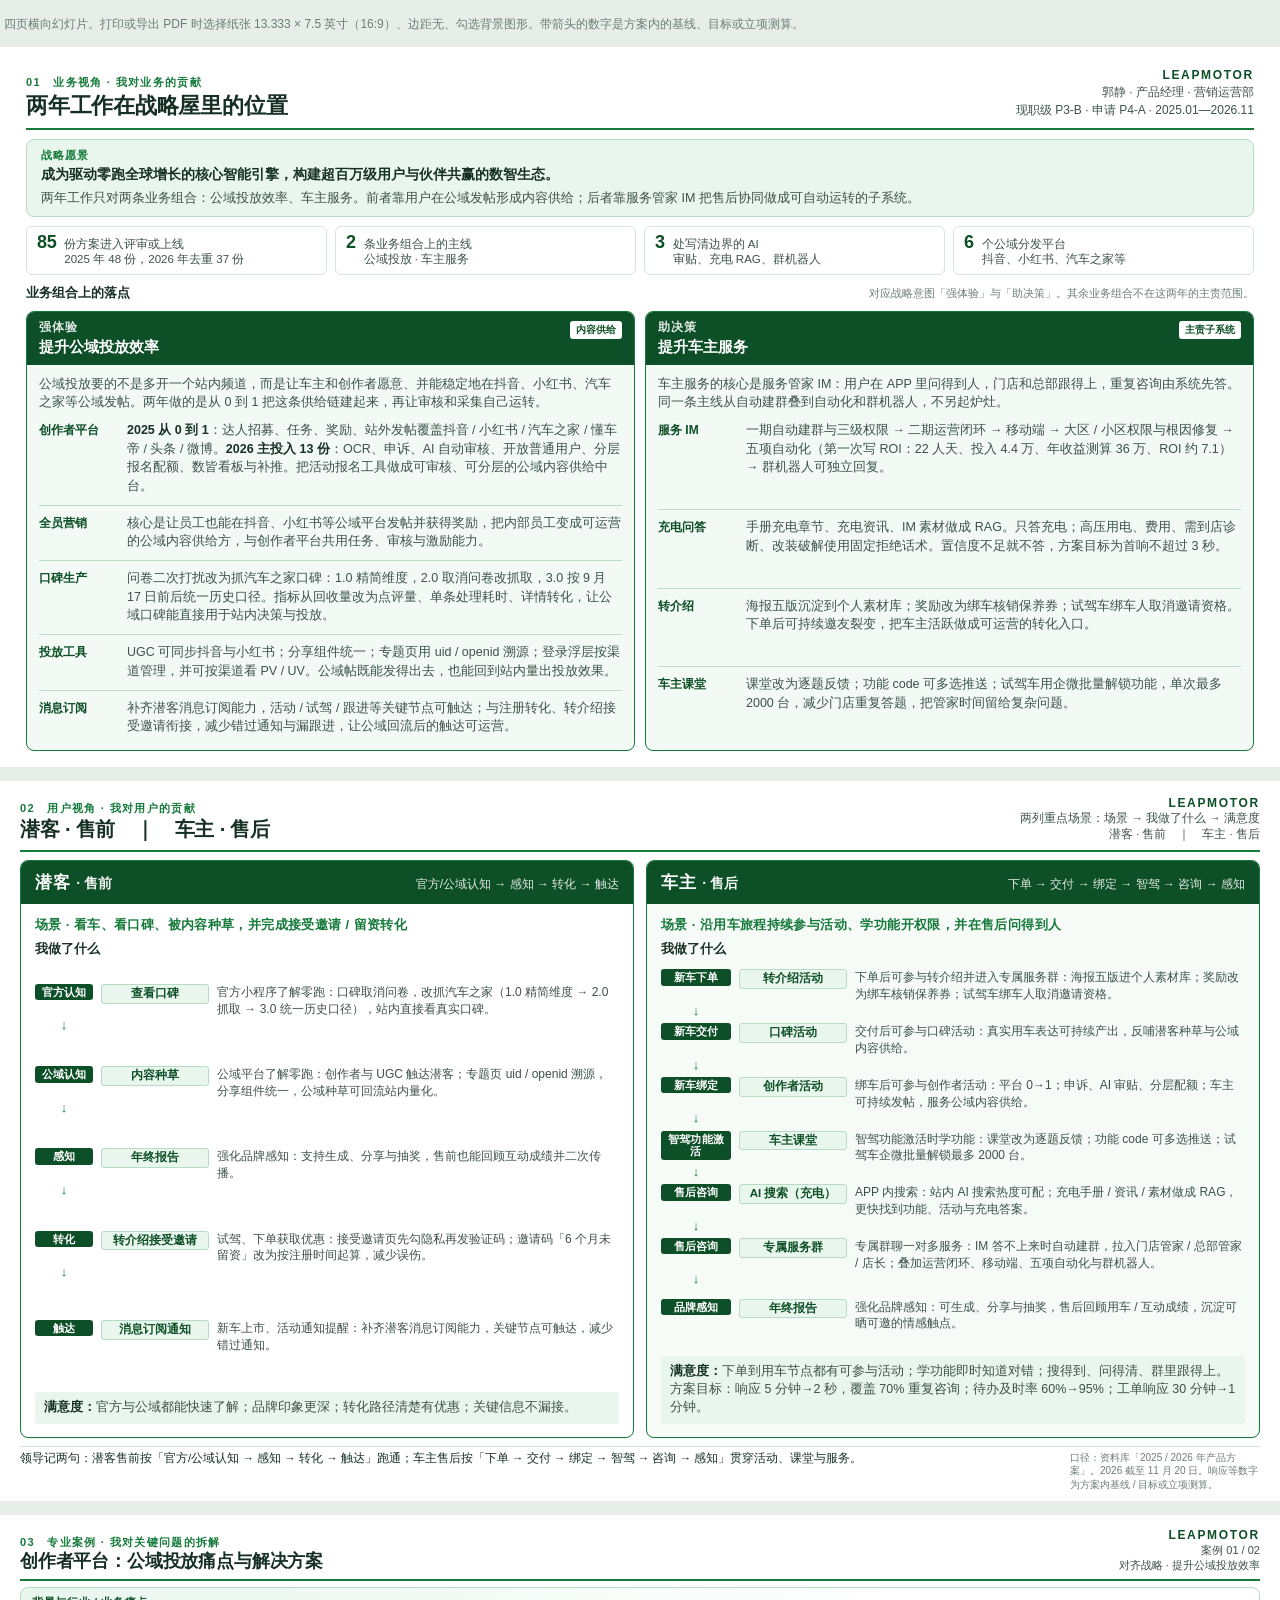
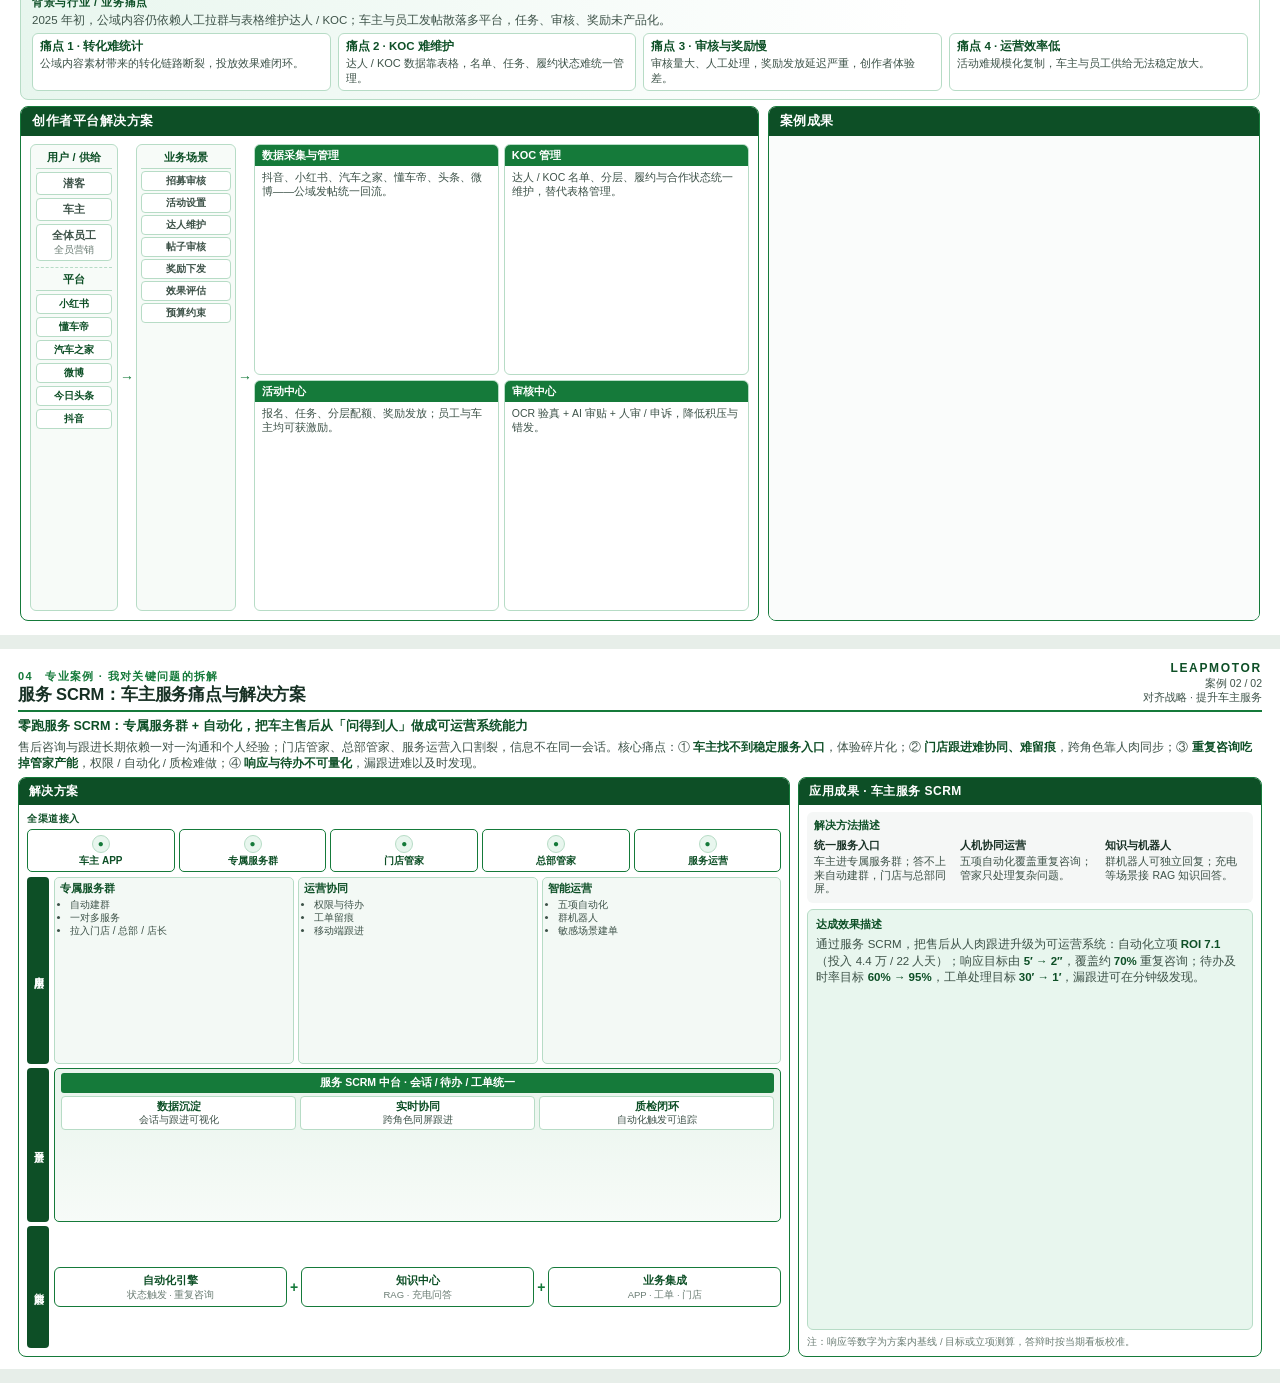
==== commit 1ce63b54: "Reorder creator solution modules. Sequence is now data collection, KOC management, activity center, " ====
--- a/strategy-work-summary.html
+++ b/strategy-work-summary.html
@@ -1368,9 +1368,9 @@
           <div class="sol-col" style="padding:0;background:transparent;border:0;">
             <div class="mod-grid" style="height:100%;">
               <div class="mod"><div class="mh">数据采集与管理</div><p>抖音、小红书、汽车之家、懂车帝、头条、微博——公域发帖统一回流。</p></div>
+              <div class="mod"><div class="mh">KOC 管理</div><p>达人 / KOC 名单、分层、履约与合作状态统一维护，替代表格管理。</p></div>
               <div class="mod"><div class="mh">活动中心</div><p>报名、任务、分层配额、奖励发放；员工与车主均可获激励。</p></div>
               <div class="mod"><div class="mh">审核中心</div><p>OCR 验真 + AI 审贴 + 人审 / 申诉，降低积压与错发。</p></div>
-              <div class="mod"><div class="mh">KOC 管理</div><p>达人 / KOC 名单、分层、履约与合作状态统一维护，替代表格管理。</p></div>
             </div>
           </div>
         </div>
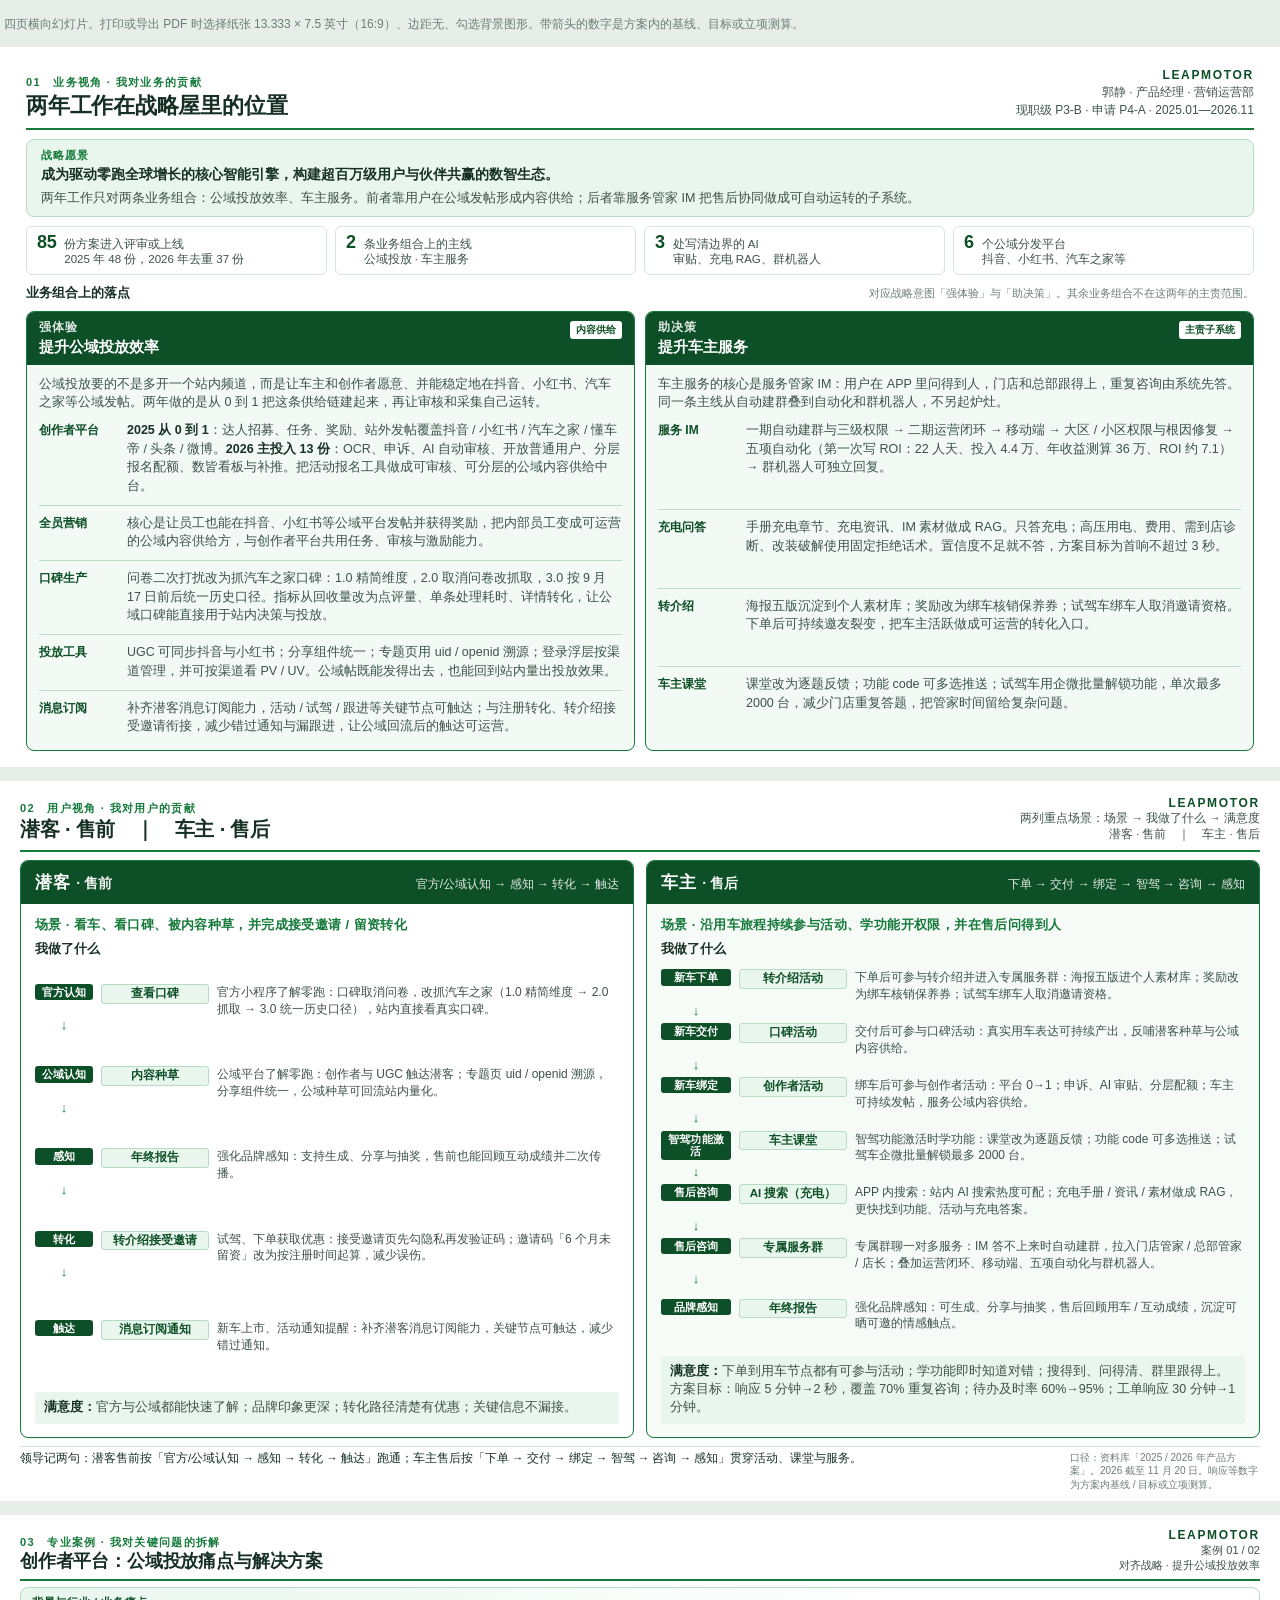
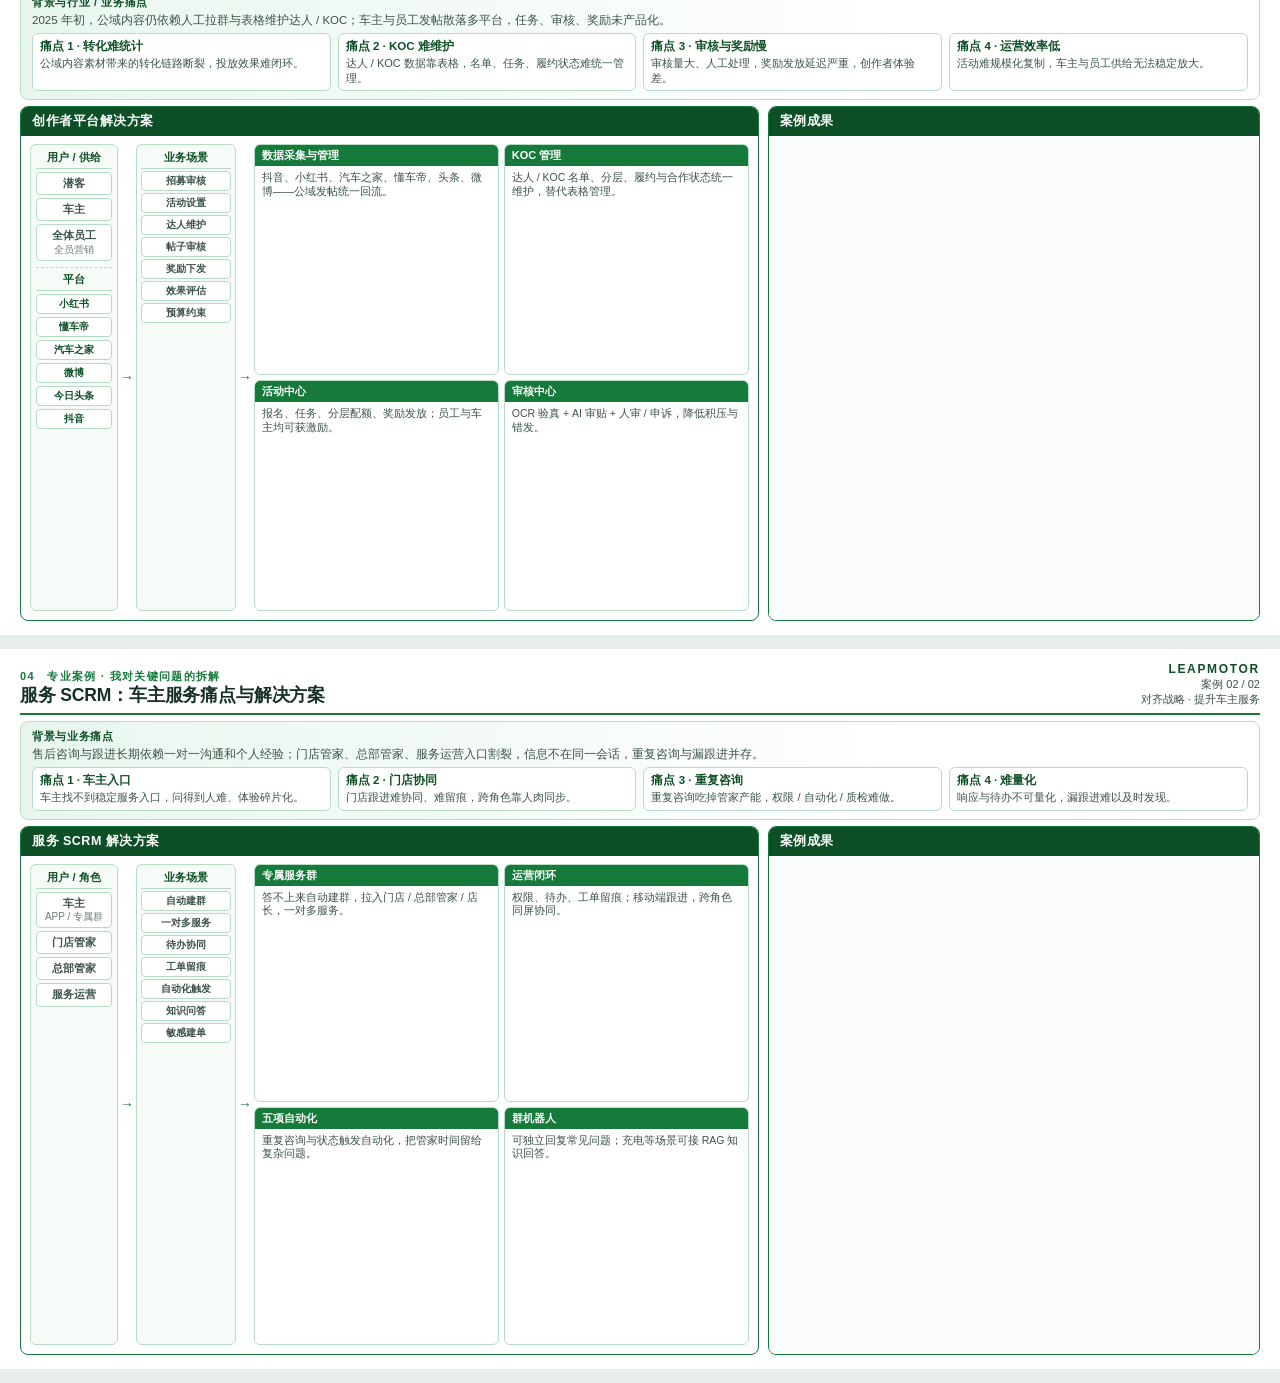
==== commit 0998602e: "Align SCRM case page to the creator platform layout. Use the same pain intro, solution flow, and emp" ====
--- a/strategy-work-summary.html
+++ b/strategy-work-summary.html
@@ -1384,7 +1384,7 @@
   </div>
 </section>
 
-<section class="page page-case page-scrm">
+<section class="page page-case">
   <header class="top">
     <div>
       <div class="kicker">04　专业案例 · 我对关键问题的拆解</div>
@@ -1398,108 +1398,56 @@
   </header>
   <hr class="rule">
 
-  <p class="scrm-intro">
-    <span class="case-line">零跑服务 SCRM：专属服务群 + 自动化，把车主售后从「问得到人」做成可运营系统能力</span>
-    售后咨询与跟进长期依赖一对一沟通和个人经验；门店管家、总部管家、服务运营入口割裂，信息不在同一会话。核心痛点：① <b>车主找不到稳定服务入口</b>，体验碎片化；② <b>门店跟进难协同、难留痕</b>，跨角色靠人肉同步；③ <b>重复咨询吃掉管家产能</b>，权限 / 自动化 / 质检难做；④ <b>响应与待办不可量化</b>，漏跟进难以及时发现。
-  </p>
-
-  <div class="scrm-main">
-    <section class="scrm-panel">
-      <div class="phd">解决方案</div>
-      <div class="pbd">
-        <div class="arch">
-          <div class="arch-ch-wrap">
-            <div class="ch-lab">全渠道接入</div>
-            <div class="arch-ch">
-              <div class="ci"><span>●</span>车主 APP</div>
-              <div class="ci"><span>●</span>专属服务群</div>
-              <div class="ci"><span>●</span>门店管家</div>
-              <div class="ci"><span>●</span>总部管家</div>
-              <div class="ci"><span>●</span>服务运营</div>
-            </div>
+  <div class="pain-intro">
+    <div class="lab">背景与业务痛点</div>
+    <p class="bg">售后咨询与跟进长期依赖一对一沟通和个人经验；门店管家、总部管家、服务运营入口割裂，信息不在同一会话，重复咨询与漏跟进并存。</p>
+    <div class="pain-grid four">
+      <div class="pain-item"><div class="n">痛点 1 · 车主入口</div><p>车主找不到稳定服务入口，问得到人难、体验碎片化。</p></div>
+      <div class="pain-item"><div class="n">痛点 2 · 门店协同</div><p>门店跟进难协同、难留痕，跨角色靠人肉同步。</p></div>
+      <div class="pain-item"><div class="n">痛点 3 · 重复咨询</div><p>重复咨询吃掉管家产能，权限 / 自动化 / 质检难做。</p></div>
+      <div class="pain-item"><div class="n">痛点 4 · 难量化</div><p>响应与待办不可量化，漏跟进难以及时发现。</p></div>
+    </div>
+  </div>
+
+  <div class="case-main">
+    <section class="panel">
+      <div class="panel-hd">服务 SCRM 解决方案</div>
+      <div class="panel-bd">
+        <div class="sol-flow">
+          <div class="sol-col sol-supply">
+            <div class="ttl">用户 / 角色</div>
+            <div class="ch">车主<br><em style="font-style:normal;font-weight:500;color:var(--ink3);font-size:10px;">APP / 专属群</em></div>
+            <div class="ch">门店管家</div>
+            <div class="ch">总部管家</div>
+            <div class="ch">服务运营</div>
           </div>
-          <div class="arch-stack">
-            <div class="arch-labs">
-              <span>应用层</span>
-              <span>平台层</span>
-              <span>能力层</span>
-            </div>
-            <div class="arch-body">
-              <div class="arch-app">
-                <div class="arch-box">
-                  <div class="t">专属服务群</div>
-                  <ul>
-                    <li>自动建群</li>
-                    <li>一对多服务</li>
-                    <li>拉入门店 / 总部 / 店长</li>
-                  </ul>
-                </div>
-                <div class="arch-box">
-                  <div class="t">运营协同</div>
-                  <ul>
-                    <li>权限与待办</li>
-                    <li>工单留痕</li>
-                    <li>移动端跟进</li>
-                  </ul>
-                </div>
-                <div class="arch-box">
-                  <div class="t">智能运营</div>
-                  <ul>
-                    <li>五项自动化</li>
-                    <li>群机器人</li>
-                    <li>敏感场景建单</li>
-                  </ul>
-                </div>
-              </div>
-              <div class="arch-plat">
-                <div class="bar">服务 SCRM 中台 · 会话 / 待办 / 工单统一</div>
-                <div class="buckets">
-                  <div class="bk"><b>数据沉淀</b>会话与跟进可视化</div>
-                  <div class="bk"><b>实时协同</b>跨角色同屏跟进</div>
-                  <div class="bk"><b>质检闭环</b>自动化触发可追踪</div>
-                </div>
-              </div>
-              <div class="arch-cap">
-                <div class="cp"><div class="n">自动化引擎</div><div class="d">状态触发 · 重复咨询</div></div>
-                <div class="plus">+</div>
-                <div class="cp"><div class="n">知识中心</div><div class="d">RAG · 充电问答</div></div>
-                <div class="plus">+</div>
-                <div class="cp"><div class="n">业务集成</div><div class="d">APP · 工单 · 门店</div></div>
-              </div>
+          <div class="sol-arrow">→</div>
+          <div class="sol-col agents">
+            <div class="ttl">业务场景</div>
+            <div class="ch">自动建群</div>
+            <div class="ch">一对多服务</div>
+            <div class="ch">待办协同</div>
+            <div class="ch">工单留痕</div>
+            <div class="ch">自动化触发</div>
+            <div class="ch">知识问答</div>
+            <div class="ch">敏感建单</div>
+          </div>
+          <div class="sol-arrow">→</div>
+          <div class="sol-col" style="padding:0;background:transparent;border:0;">
+            <div class="mod-grid" style="height:100%;">
+              <div class="mod"><div class="mh">专属服务群</div><p>答不上来自动建群，拉入门店 / 总部管家 / 店长，一对多服务。</p></div>
+              <div class="mod"><div class="mh">运营闭环</div><p>权限、待办、工单留痕；移动端跟进，跨角色同屏协同。</p></div>
+              <div class="mod"><div class="mh">五项自动化</div><p>重复咨询与状态触发自动化，把管家时间留给复杂问题。</p></div>
+              <div class="mod"><div class="mh">群机器人</div><p>可独立回复常见问题；充电等场景可接 RAG 知识回答。</p></div>
             </div>
           </div>
         </div>
       </div>
     </section>
 
-    <section class="scrm-panel">
-      <div class="phd">应用成果 · 车主服务 SCRM</div>
-      <div class="pbd">
-        <div class="scrm-res">
-          <div class="scrm-method">
-            <div class="lab">解决方法描述</div>
-            <div class="cols">
-              <div class="col">
-                <div class="h">统一服务入口</div>
-                <p>车主进专属服务群；答不上来自动建群，门店与总部同屏。</p>
-              </div>
-              <div class="col">
-                <div class="h">人机协同运营</div>
-                <p>五项自动化覆盖重复咨询；管家只处理复杂问题。</p>
-              </div>
-              <div class="col">
-                <div class="h">知识与机器人</div>
-                <p>群机器人可独立回复；充电等场景接 RAG 知识回答。</p>
-              </div>
-            </div>
-          </div>
-          <div class="scrm-effect">
-            <div class="lab">达成效果描述</div>
-            <p>通过服务 SCRM，把售后从人肉跟进升级为可运营系统：自动化立项 <b>ROI 7.1</b>（投入 4.4 万 / 22 人天）；响应目标由 <b>5′ → 2″</b>，覆盖约 <b>70%</b> 重复咨询；待办及时率目标 <b>60% → 95%</b>，工单处理目标 <b>30′ → 1′</b>，漏跟进可在分钟级发现。</p>
-          </div>
-          <p class="scrm-foot">注：响应等数字为方案内基线 / 目标或立项测算，答辩时按当期看板校准。</p>
-        </div>
-      </div>
+    <section class="panel">
+      <div class="panel-hd">案例成果</div>
+      <div class="panel-bd panel-empty"></div>
     </section>
   </div>
 </section>
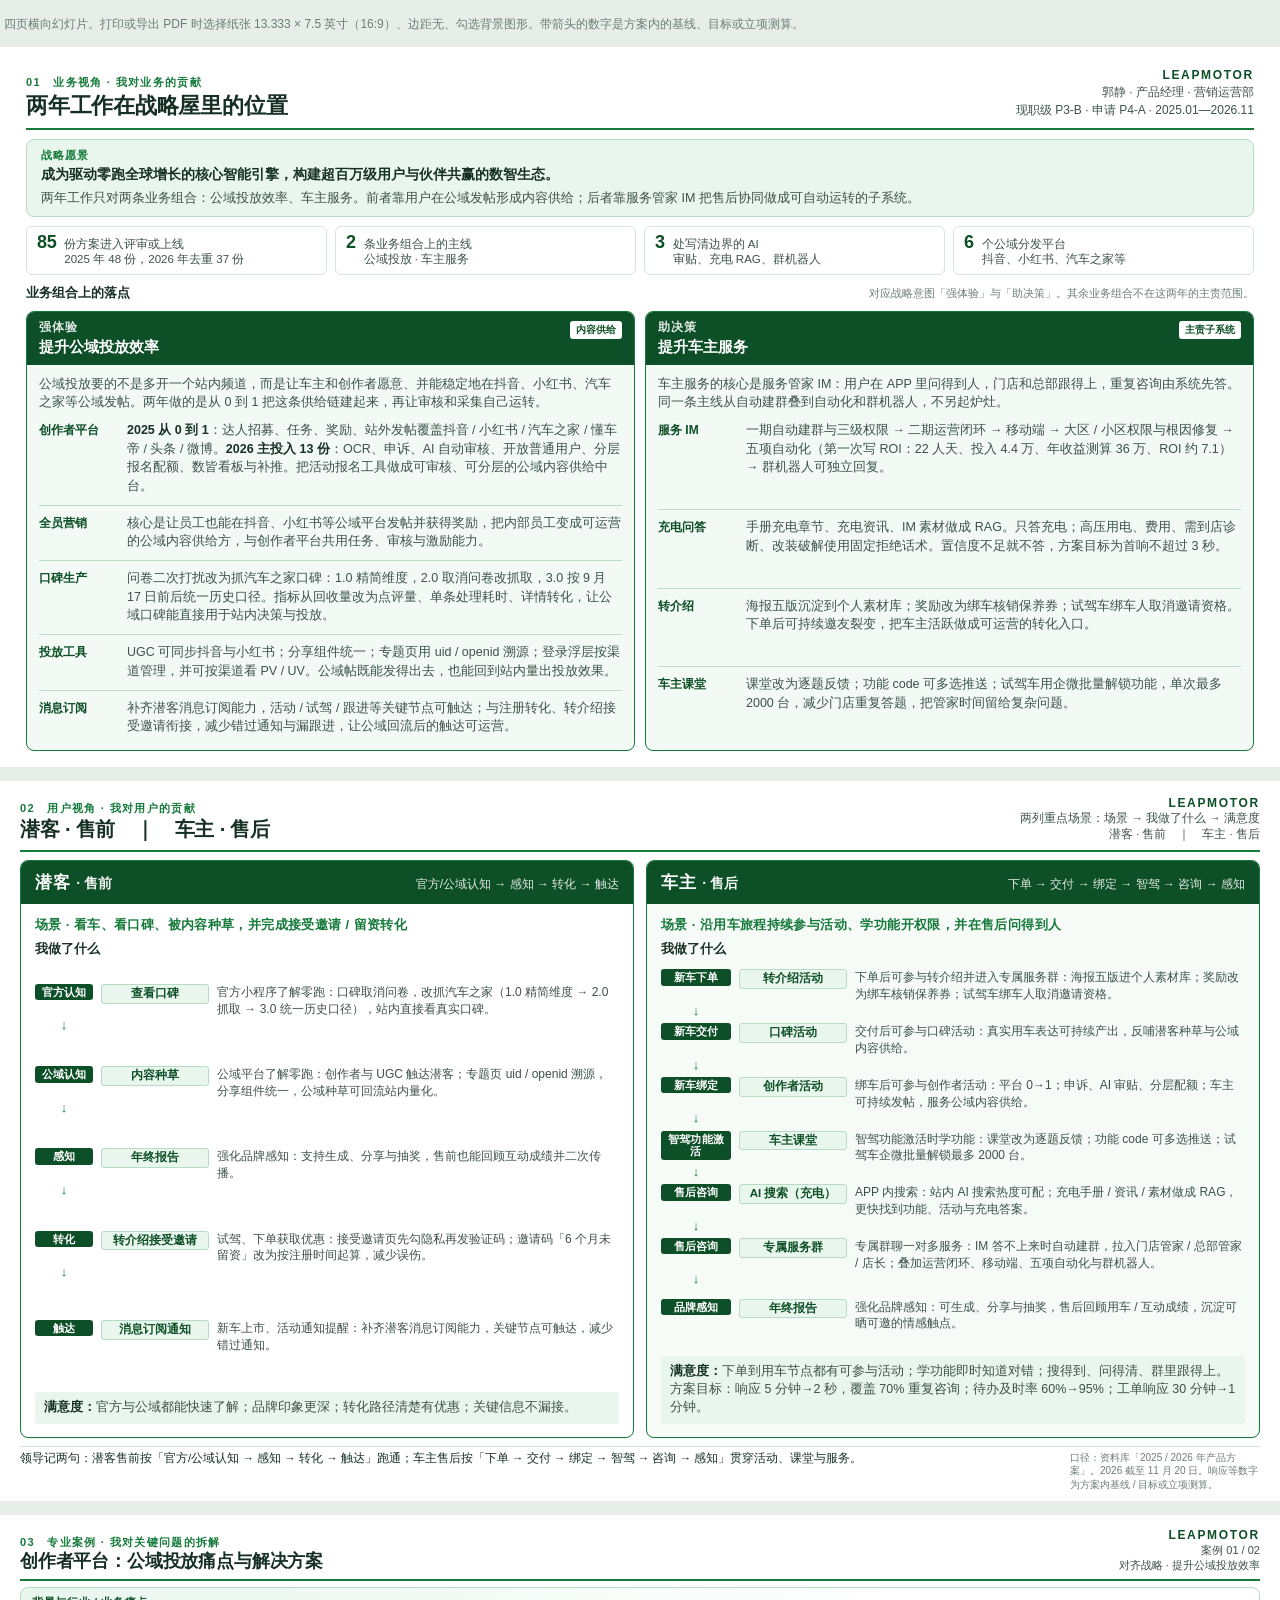
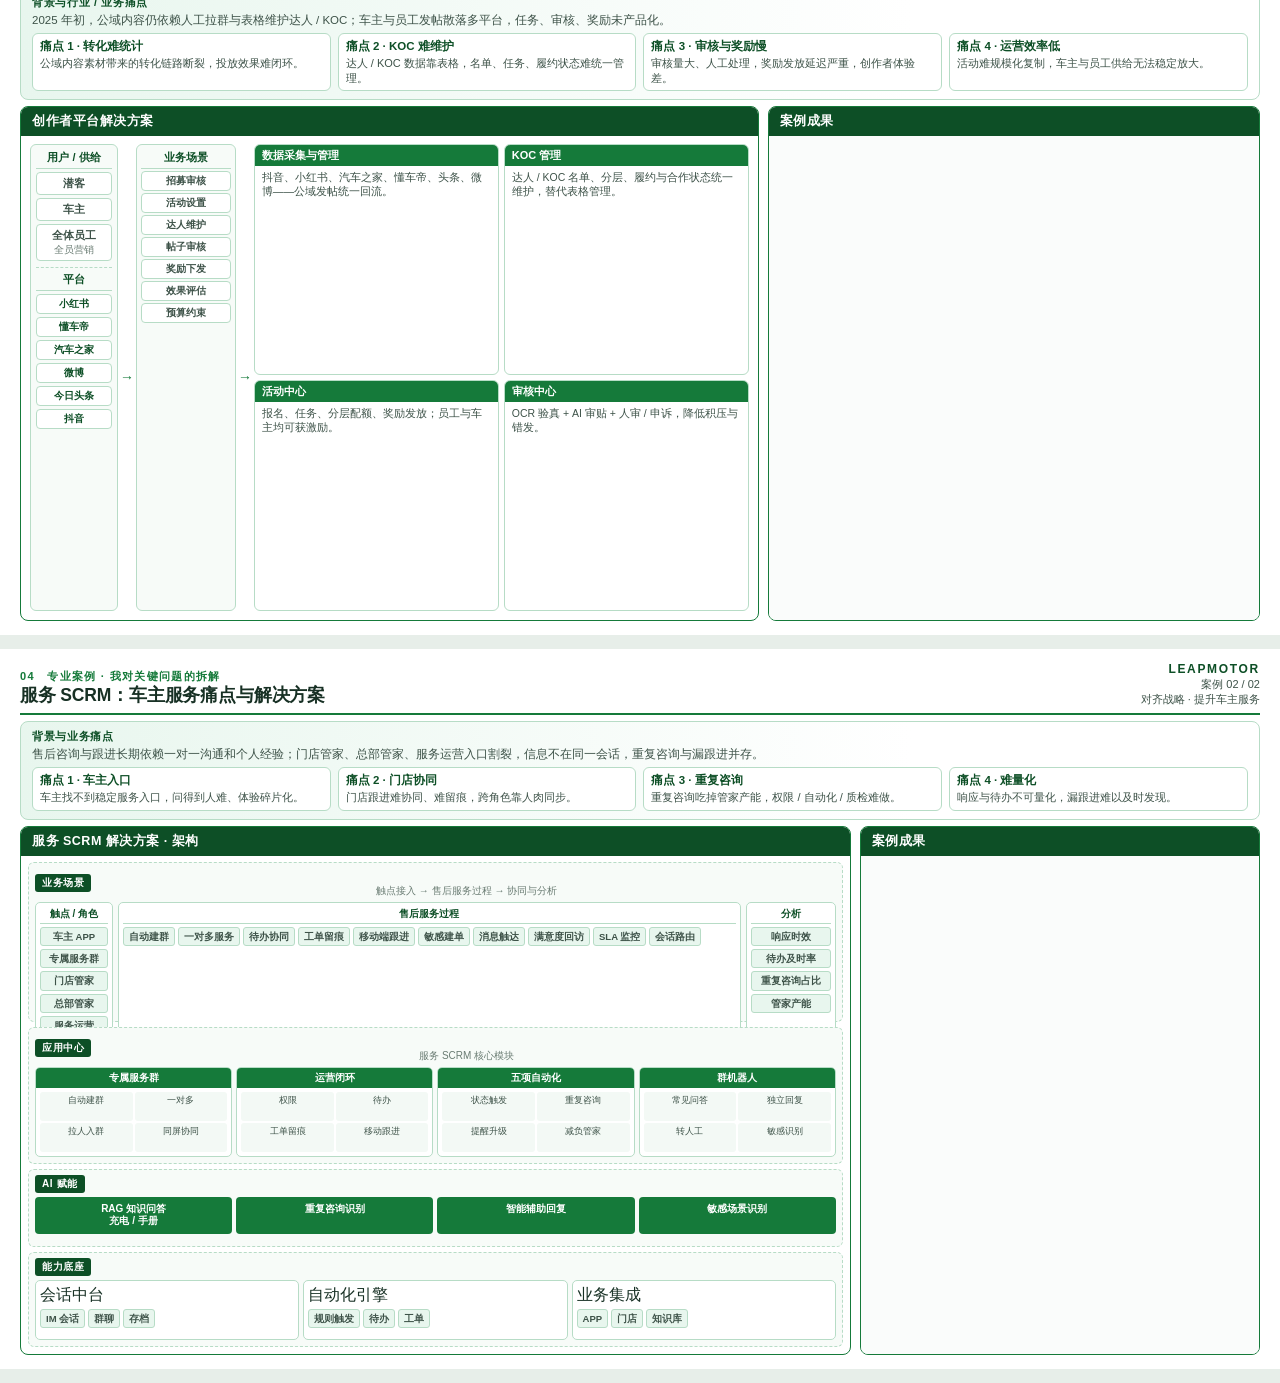
==== commit cb0c2db1: "Restyle SCRM solution as a Weifeng-like layered architecture. Map Leapmotor SCRM onto business scena" ====
--- a/strategy-work-summary.html
+++ b/strategy-work-summary.html
@@ -623,300 +623,168 @@
   }
 
 
-  /* SCRM case — layered architecture (合力亿捷 reference) */
-  .page-scrm {
-    padding: 11px 18px 12px;
+  /* SCRM — 微丰式分层架构 */
+  .page-scrm .case-main {
+    grid-template-columns: 1.35fr 0.65fr;
+  }
+  .wf {
+    flex: 1;
+    min-height: 0;
+    display: flex;
+    flex-direction: column;
     gap: 5px;
   }
-  .page-scrm h1 { font-size: 16.5px; margin-top: 0; }
-  .page-scrm .who { font-size: 10.5px; }
-  .scrm-intro {
-    font-size: 11.5px;
-    line-height: 1.45;
-    color: var(--ink2);
-    margin: 0;
-  }
-  .scrm-intro .case-line {
-    color: var(--gd);
-    font-weight: 750;
-    font-size: 12.5px;
-    margin-bottom: 4px;
-    display: block;
-  }
-  .scrm-intro b { color: var(--gd); font-weight: 750; }
-  .scrm-main {
-    flex: 1;
-    min-height: 0;
-    display: grid;
-    grid-template-columns: 1.25fr 0.75fr;
-    gap: 8px;
-  }
-  .scrm-panel {
-    border: 1.5px solid var(--g);
-    border-radius: 8px;
-    background: #fff;
-    display: flex;
-    flex-direction: column;
-    min-width: 0;
-    min-height: 0;
-    overflow: hidden;
-  }
-  .scrm-panel .phd {
-    background: var(--gd);
-    color: #fff;
-    padding: 5px 10px;
-    font-size: 12px;
-    font-weight: 750;
-    letter-spacing: .04em;
-  }
-  .scrm-panel .pbd {
-    padding: 7px 8px 8px;
-    flex: 1;
-    min-height: 0;
-    display: flex;
-    flex-direction: column;
+  .wf-layer {
+    border: 1px dashed var(--gm);
+    border-radius: 6px;
+    background: #f7fbf8;
+    padding: 5px 6px 6px;
+    min-height: 0;
+    display: flex;
+    flex-direction: column;
+    gap: 4px;
+  }
+  .wf-layer.l1 { flex: 1.25; }
+  .wf-layer.l2 { flex: 1.05; }
+  .wf-layer.l3 { flex: 0.55; }
+  .wf-layer.l4 { flex: 0.7; }
+  .wf-hd {
+    display: flex;
+    align-items: center;
     gap: 6px;
   }
-
-  .arch {
-    flex: 1;
-    min-height: 0;
-    display: flex;
-    flex-direction: column;
-    gap: 5px;
-  }
-  .arch-ch-wrap {
-    display: flex;
-    flex-direction: column;
-    gap: 3px;
-  }
-  .arch-ch-wrap .ch-lab {
-    font-size: 10px;
-    font-weight: 750;
-    color: var(--gd);
-    letter-spacing: .06em;
-  }
-  .arch-ch {
-    display: grid;
-    grid-template-columns: repeat(5, 1fr);
-    gap: 4px;
-  }
-  .arch-ch .ci {
-    background: #fff;
-    border: 1px solid var(--g);
-    border-radius: 5px;
-    text-align: center;
-    padding: 5px 2px 4px;
-    font-size: 10px;
-    font-weight: 650;
-    color: var(--gd);
-    line-height: 1.2;
-  }
-  .arch-ch .ci span {
-    display: block;
-    width: 18px;
-    height: 18px;
-    margin: 0 auto 2px;
-    border-radius: 50%;
-    background: var(--gs);
-    border: 1px solid var(--gm);
-    font-size: 10px;
-    line-height: 16px;
-    color: var(--g);
-  }
-  .arch-stack {
-    flex: 1;
-    min-height: 0;
-    display: grid;
-    grid-template-columns: 22px 1fr;
-    gap: 5px;
-  }
-  .arch-labs {
-    display: grid;
-    grid-template-rows: 1.15fr 0.95fr 0.75fr;
-    gap: 4px;
-  }
-  .arch-labs span {
-    writing-mode: vertical-rl;
-    text-orientation: mixed;
+  .wf-hd .tag {
     background: var(--gd);
     color: #fff;
     font-size: 10px;
     font-weight: 750;
-    letter-spacing: .12em;
-    border-radius: 4px;
-    display: flex;
-    align-items: center;
-    justify-content: center;
-    padding: 4px 0;
-  }
-  .arch-body {
-    display: grid;
-    grid-template-rows: 1.15fr 0.95fr 0.75fr;
+    letter-spacing: .06em;
+    border-radius: 3px;
+    padding: 2px 7px;
+    white-space:nowrap;
+  }
+  .wf-hd .hint {
+    font-size: 10px;
+    color: var(--ink3);
+  }
+  .wf-row {
+    display: grid;
+    gap: 5px;
+    flex: 1;
+    min-height: 0;
+  }
+  .wf-row.touch {
+    grid-template-columns: 78px 1fr 90px;
+  }
+  .wf-col {
+    background: #fff;
+    border: 1px solid var(--gm);
+    border-radius: 5px;
+    padding: 4px;
+    min-width: 0;
+    display: flex;
+    flex-direction: column;
+    gap: 3px;
+  }
+  .wf-col .ct {
+    font-size: 10px;
+    font-weight: 750;
+    color: var(--gd);
+    text-align: center;
+    padding-bottom: 2px;
+    border-bottom: 1px solid var(--gm);
+  }
+  .wf-chips {
+    display: flex;
+    flex-wrap: wrap;
+    gap: 3px;
+    align-content: flex-start;
+  }
+  .wf-chips span {
+    background: var(--gs);
+    border: 1px solid var(--gm);
+    color: var(--ink2);
+    font-size: 9.5px;
+    line-height: 1.2;
+    padding: 3px 5px;
+    border-radius: 3px;
+    font-weight: 600;
+  }
+  .wf-chips.stack {
+    flex-direction: column;
+    flex-wrap: nowrap;
+  }
+  .wf-chips.stack span { text-align: center; }
+  .wf-apps {
+    display: grid;
+    grid-template-columns: repeat(4, 1fr);
     gap: 4px;
-    min-height: 0;
-  }
-  .arch-app {
-    display: grid;
-    grid-template-columns: 1fr 1fr 1fr;
+    flex: 1;
+    min-height: 0;
+  }
+  .wf-app {
+    background: #fff;
+    border: 1px solid var(--gm);
+    border-radius: 5px;
+    overflow: hidden;
+    display: flex;
+    flex-direction: column;
+    min-height: 0;
+  }
+  .wf-app .ah {
+    background: var(--g);
+    color: #fff;
+    font-size: 10px;
+    font-weight: 750;
+    text-align: center;
+    padding: 3px 4px;
+  }
+  .wf-app .ab {
+    padding: 4px;
+    display: grid;
+    grid-template-columns: 1fr 1fr;
+    gap: 2px;
+    flex: 1;
+  }
+  .wf-app .ab i {
+    font-style: normal;
+    font-size: 9px;
+    line-height: 1.25;
+    color: var(--ink2);
+    background: #f3f9f5;
+    border-radius: 3px;
+    padding: 3px 4px;
+    text-align: center;
+  }
+  .wf-ai {
+    display: grid;
+    grid-template-columns: repeat(4, 1fr);
     gap: 4px;
-    min-height: 0;
-  }
-  .arch-box {
-    background: #f3f9f5;
-    border: 1px solid var(--gm);
-    border-radius: 5px;
-    padding: 4px 5px;
-    min-height: 0;
-  }
-  .arch-box .t {
-    font-size: 10.5px;
-    font-weight: 750;
-    color: var(--gd);
-    margin-bottom: 2px;
-  }
-  .arch-box ul {
-    margin: 0;
-    padding-left: 1em;
-    font-size: 10px;
-    line-height: 1.3;
-    color: var(--ink2);
-  }
-  .arch-plat {
-    background: linear-gradient(180deg, #e8f4ec, #f7fbf8);
-    border: 1px solid var(--g);
-    border-radius: 5px;
-    padding: 4px 6px;
-    display: flex;
-    flex-direction: column;
-    gap: 3px;
-    min-height: 0;
-  }
-  .arch-plat .bar {
+  }
+  .wf-ai span {
     background: var(--g);
     color: #fff;
     text-align: center;
-    font-size: 10.5px;
-    font-weight: 750;
-    border-radius: 3px;
-    padding: 3px 6px;
-  }
-  .arch-plat .buckets {
+    font-size: 10px;
+    font-weight: 650;
+    border-radius: 4px;
+    padding: 6px 4px;
+    line-height: 1.25;
+  }
+  .wf-tech {
     display: grid;
     grid-template-columns: 1fr 1fr 1fr;
     gap: 4px;
-  }
-  .arch-plat .bk {
+    flex: 1;
+  }
+  .wf-tech .box {
     background: #fff;
     border: 1px solid var(--gm);
-    border-radius: 4px;
-    padding: 3px 4px;
-    font-size: 10px;
-    line-height: 1.25;
-    color: var(--ink2);
-    text-align: center;
-  }
-  .arch-plat .bk b {
-    display: block;
-    color: var(--gd);
-    font-size: 10.5px;
-    margin-bottom: 1px;
-  }
-  .arch-cap {
-    display: grid;
-    grid-template-columns: 1fr auto 1fr auto 1fr;
-    gap: 3px;
-    align-items: center;
-  }
-  .arch-cap .cp {
-    background: #fff;
-    border: 1.5px solid var(--g);
-    border-radius: 6px;
-    text-align: center;
-    padding: 5px 4px;
-  }
-  .arch-cap .cp .n {
-    font-size: 11px;
-    font-weight: 750;
-    color: var(--gd);
-  }
-  .arch-cap .cp .d {
-    font-size: 9.5px;
-    color: var(--ink3);
-    margin-top: 1px;
-    line-height: 1.2;
-  }
-  .arch-cap .plus {
-    color: var(--g);
-    font-weight: 700;
-    font-size: 14px;
-  }
-
-  .scrm-res {
-    flex: 1;
-    min-height: 0;
-    display: flex;
-    flex-direction: column;
-    gap: 6px;
-  }
-  .scrm-method {
-    background: #f5f7f6;
-    border-radius: 6px;
-    padding: 6px 7px 7px;
-  }
-  .scrm-method .lab {
-    font-size: 11px;
-    font-weight: 750;
-    color: var(--gd);
-    margin-bottom: 5px;
-  }
-  .scrm-method .cols {
-    display: grid;
-    grid-template-columns: 1fr 1fr 1fr;
-    gap: 5px;
-  }
-  .scrm-method .col .h {
-    font-size: 11px;
-    font-weight: 750;
-    color: var(--ink);
-    margin-bottom: 2px;
-  }
-  .scrm-method .col p {
-    margin: 0;
-    font-size: 10.5px;
-    line-height: 1.3;
-    color: var(--ink2);
-  }
-  .scrm-effect {
-    background: var(--gs);
-    border: 1px solid var(--gm);
-    border-radius: 6px;
-    padding: 7px 8px;
-    flex: 1;
-    min-height: 0;
-  }
-  .scrm-effect .lab {
-    font-size: 11px;
-    font-weight: 750;
-    color: var(--gd);
-    margin-bottom: 4px;
-  }
-  .scrm-effect p {
-    margin: 0;
-    font-size: 11.5px;
-    line-height: 1.45;
-    color: var(--ink2);
-  }
-  .scrm-effect b {
-    color: var(--gd);
-    font-weight: 750;
-  }
-  .scrm-foot {
-    margin: 0;
-    font-size: 9.5px;
-    color: var(--ink3);
-    line-height: 1.3;
-  }
+    border-radius: 5px;
+    padding: 4px;
+  }
+  .wf-tech .box .ct { margin-bottom: 3px; }
+
 
   .matrix {
     flex: 1;
@@ -1384,7 +1252,7 @@
   </div>
 </section>
 
-<section class="page page-case">
+<section class="page page-case page-scrm">
   <header class="top">
     <div>
       <div class="kicker">04　专业案例 · 我对关键问题的拆解</div>
@@ -1411,34 +1279,108 @@
 
   <div class="case-main">
     <section class="panel">
-      <div class="panel-hd">服务 SCRM 解决方案</div>
-      <div class="panel-bd">
-        <div class="sol-flow">
-          <div class="sol-col sol-supply">
-            <div class="ttl">用户 / 角色</div>
-            <div class="ch">车主<br><em style="font-style:normal;font-weight:500;color:var(--ink3);font-size:10px;">APP / 专属群</em></div>
-            <div class="ch">门店管家</div>
-            <div class="ch">总部管家</div>
-            <div class="ch">服务运营</div>
-          </div>
-          <div class="sol-arrow">→</div>
-          <div class="sol-col agents">
-            <div class="ttl">业务场景</div>
-            <div class="ch">自动建群</div>
-            <div class="ch">一对多服务</div>
-            <div class="ch">待办协同</div>
-            <div class="ch">工单留痕</div>
-            <div class="ch">自动化触发</div>
-            <div class="ch">知识问答</div>
-            <div class="ch">敏感建单</div>
-          </div>
-          <div class="sol-arrow">→</div>
-          <div class="sol-col" style="padding:0;background:transparent;border:0;">
-            <div class="mod-grid" style="height:100%;">
-              <div class="mod"><div class="mh">专属服务群</div><p>答不上来自动建群，拉入门店 / 总部管家 / 店长，一对多服务。</p></div>
-              <div class="mod"><div class="mh">运营闭环</div><p>权限、待办、工单留痕；移动端跟进，跨角色同屏协同。</p></div>
-              <div class="mod"><div class="mh">五项自动化</div><p>重复咨询与状态触发自动化，把管家时间留给复杂问题。</p></div>
-              <div class="mod"><div class="mh">群机器人</div><p>可独立回复常见问题；充电等场景可接 RAG 知识回答。</p></div>
+      <div class="panel-hd">服务 SCRM 解决方案 · 架构</div>
+      <div class="panel-bd" style="padding:6px 7px 7px;">
+        <div class="wf">
+          <div class="wf-layer l1">
+            <div class="wf-hd"><span class="tag">业务场景</span><span class="hint">触点接入 → 售后服务过程 → 协同与分析</span></div>
+            <div class="wf-row touch">
+              <div class="wf-col">
+                <div class="ct">触点 / 角色</div>
+                <div class="wf-chips stack">
+                  <span>车主 APP</span>
+                  <span>专属服务群</span>
+                  <span>门店管家</span>
+                  <span>总部管家</span>
+                  <span>服务运营</span>
+                </div>
+              </div>
+              <div class="wf-col">
+                <div class="ct">售后服务过程</div>
+                <div class="wf-chips">
+                  <span>自动建群</span>
+                  <span>一对多服务</span>
+                  <span>待办协同</span>
+                  <span>工单留痕</span>
+                  <span>移动端跟进</span>
+                  <span>敏感建单</span>
+                  <span>消息触达</span>
+                  <span>满意度回访</span>
+                  <span>SLA 监控</span>
+                  <span>会话路由</span>
+                </div>
+              </div>
+              <div class="wf-col">
+                <div class="ct">分析</div>
+                <div class="wf-chips stack">
+                  <span>响应时效</span>
+                  <span>待办及时率</span>
+                  <span>重复咨询占比</span>
+                  <span>管家产能</span>
+                </div>
+              </div>
+            </div>
+          </div>
+
+          <div class="wf-layer l2">
+            <div class="wf-hd"><span class="tag">应用中心</span><span class="hint">服务 SCRM 核心模块</span></div>
+            <div class="wf-apps">
+              <div class="wf-app">
+                <div class="ah">专属服务群</div>
+                <div class="ab">
+                  <i>自动建群</i><i>一对多</i>
+                  <i>拉人入群</i><i>同屏协同</i>
+                </div>
+              </div>
+              <div class="wf-app">
+                <div class="ah">运营闭环</div>
+                <div class="ab">
+                  <i>权限</i><i>待办</i>
+                  <i>工单留痕</i><i>移动跟进</i>
+                </div>
+              </div>
+              <div class="wf-app">
+                <div class="ah">五项自动化</div>
+                <div class="ab">
+                  <i>状态触发</i><i>重复咨询</i>
+                  <i>提醒升级</i><i>减负管家</i>
+                </div>
+              </div>
+              <div class="wf-app">
+                <div class="ah">群机器人</div>
+                <div class="ab">
+                  <i>常见问答</i><i>独立回复</i>
+                  <i>转人工</i><i>敏感识别</i>
+                </div>
+              </div>
+            </div>
+          </div>
+
+          <div class="wf-layer l3">
+            <div class="wf-hd"><span class="tag">AI 赋能</span></div>
+            <div class="wf-ai">
+              <span>RAG 知识问答<br>充电 / 手册</span>
+              <span>重复咨询识别</span>
+              <span>智能辅助回复</span>
+              <span>敏感场景识别</span>
+            </div>
+          </div>
+
+          <div class="wf-layer l4">
+            <div class="wf-hd"><span class="tag">能力底座</span></div>
+            <div class="wf-tech">
+              <div class="box">
+                <div class="ct">会话中台</div>
+                <div class="wf-chips"><span>IM 会话</span><span>群聊</span><span>存档</span></div>
+              </div>
+              <div class="box">
+                <div class="ct">自动化引擎</div>
+                <div class="wf-chips"><span>规则触发</span><span>待办</span><span>工单</span></div>
+              </div>
+              <div class="box">
+                <div class="ct">业务集成</div>
+                <div class="wf-chips"><span>APP</span><span>门店</span><span>知识库</span></div>
+              </div>
             </div>
           </div>
         </div>
@@ -1451,5 +1393,7 @@
     </section>
   </div>
 </section>
+  </div>
+</section>
 </body>
 </html>
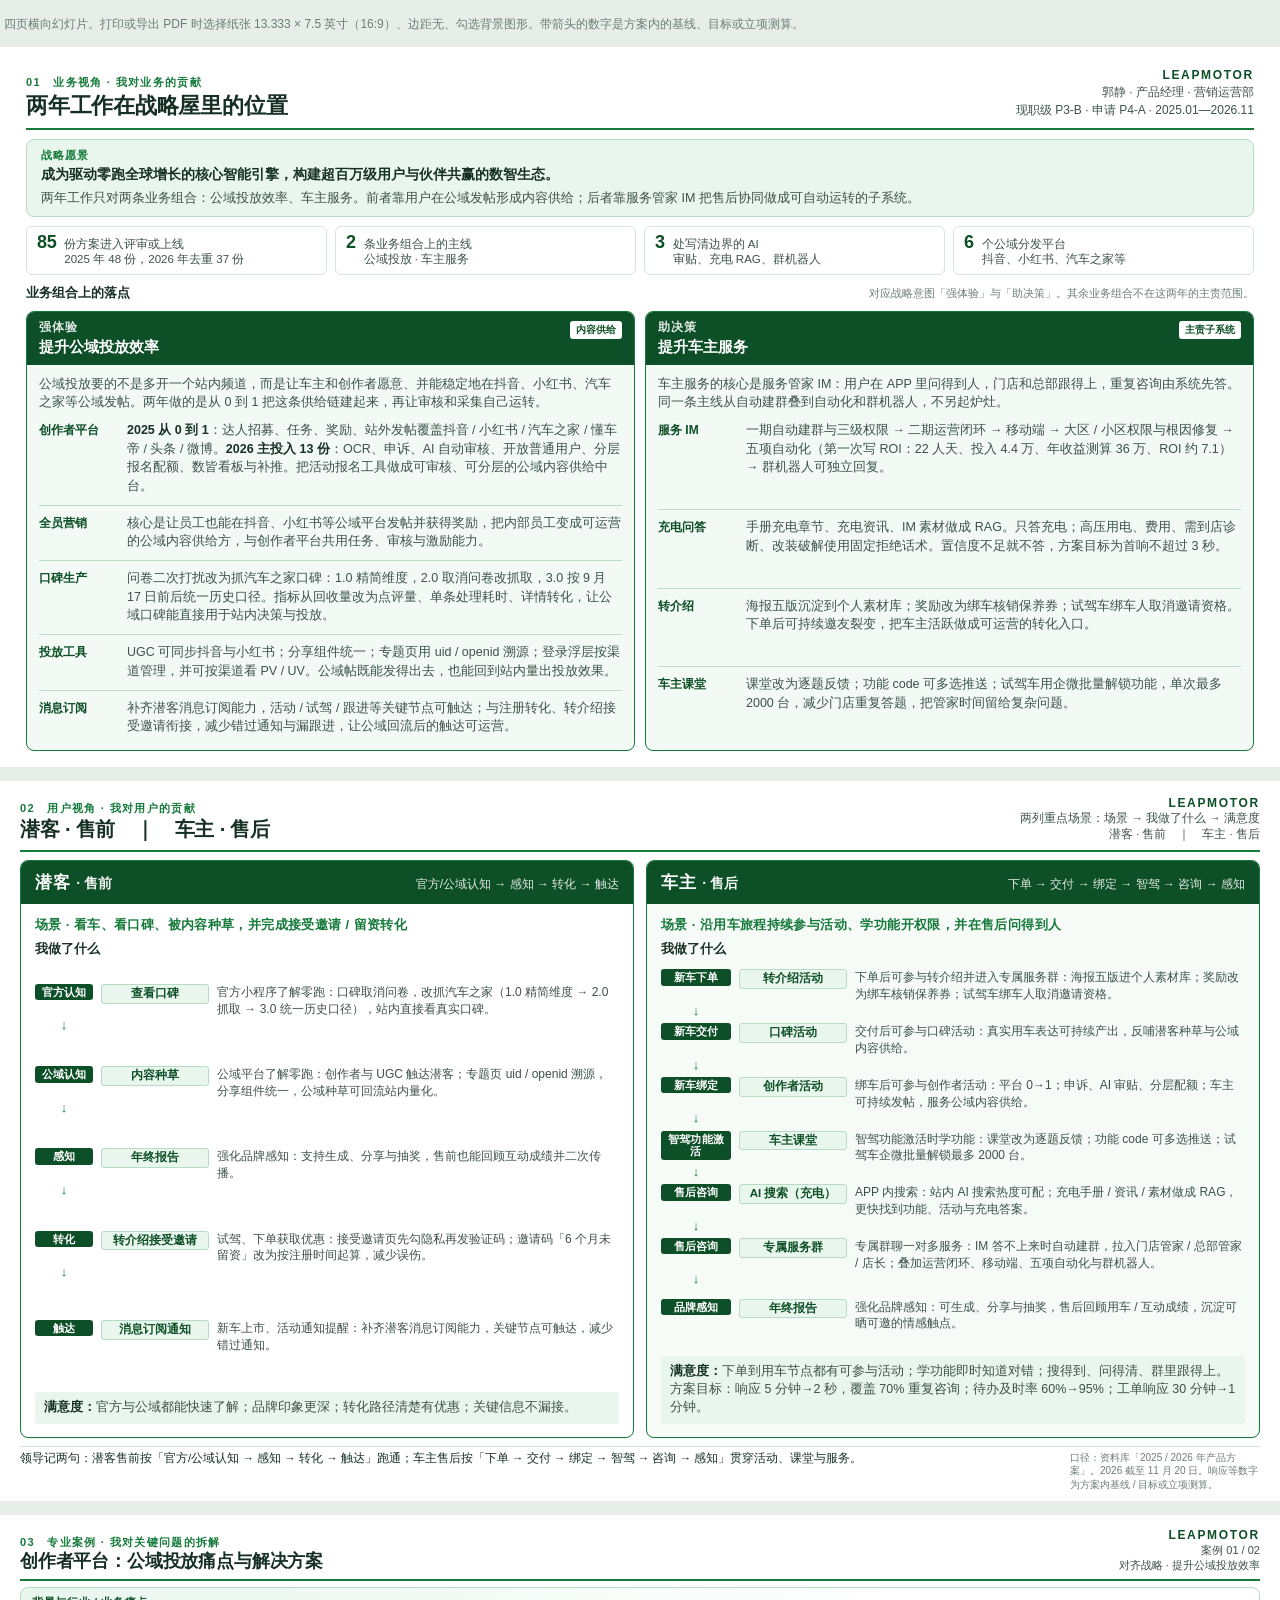
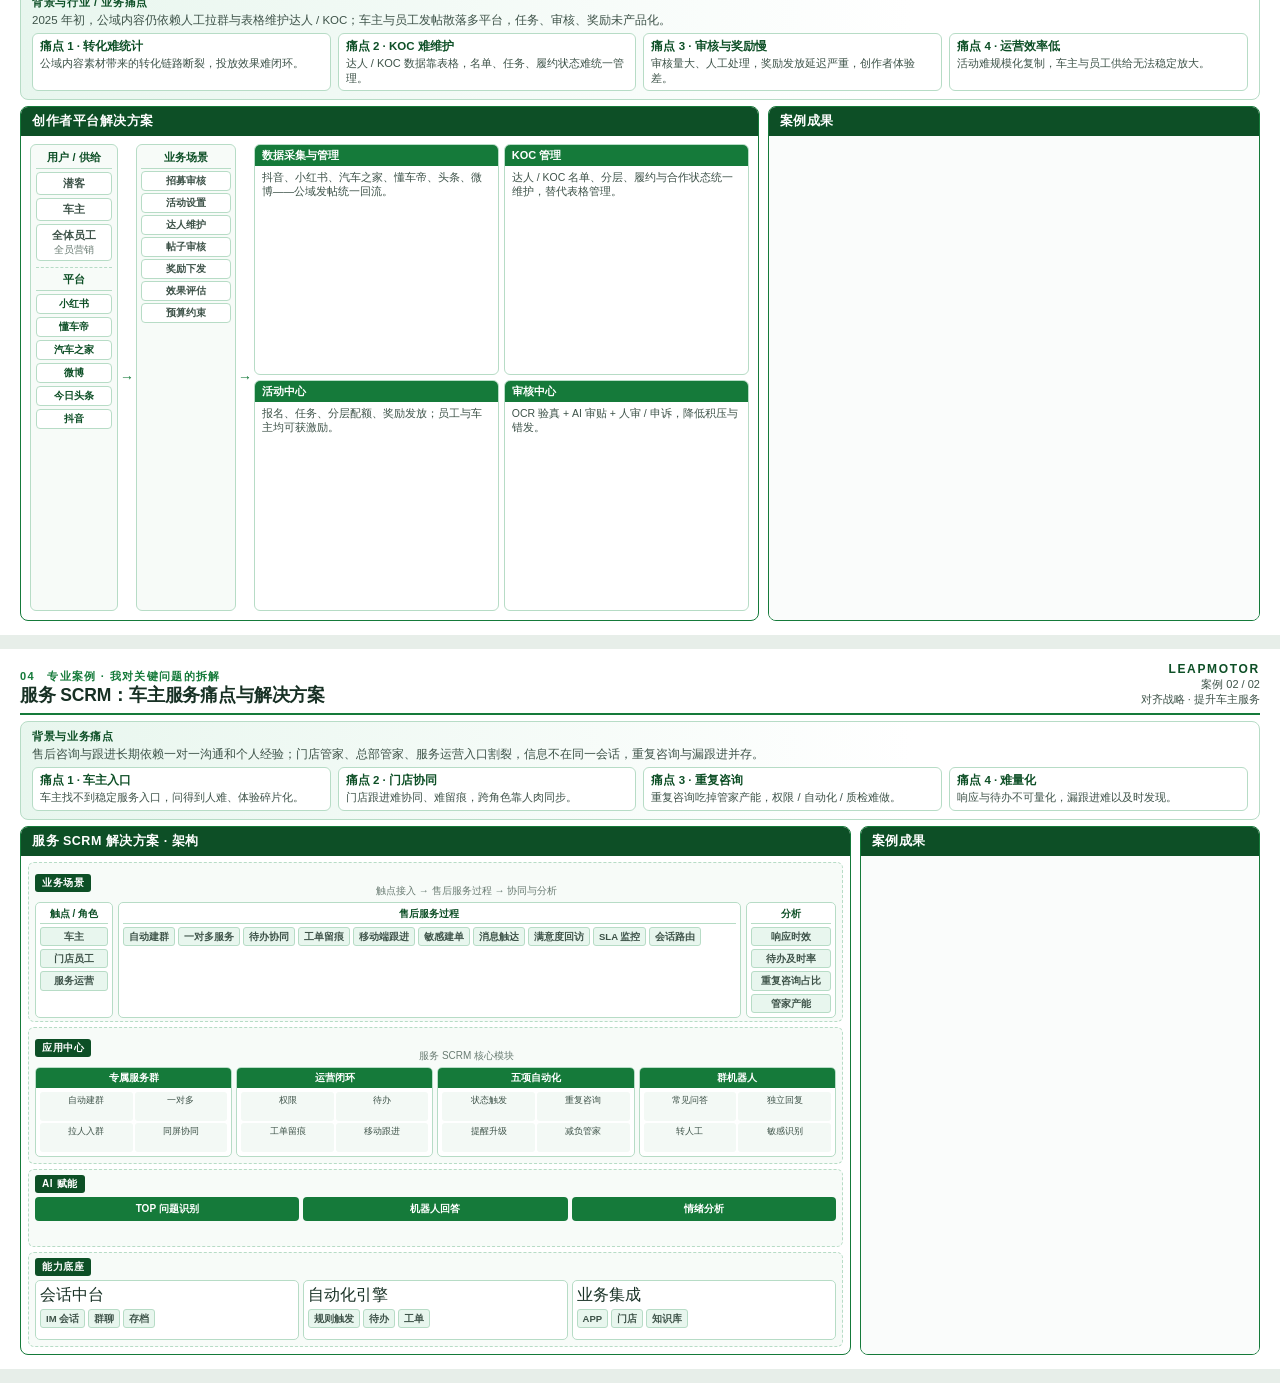
==== commit 7bdbf259: "Tighten SCRM AI and touchpoint roles. Limit AI empowerment to TOP issue detection, bot answers, and " ====
--- a/strategy-work-summary.html
+++ b/strategy-work-summary.html
@@ -758,7 +758,7 @@
   }
   .wf-ai {
     display: grid;
-    grid-template-columns: repeat(4, 1fr);
+    grid-template-columns: repeat(3, 1fr);
     gap: 4px;
   }
   .wf-ai span {
@@ -1288,10 +1288,8 @@
               <div class="wf-col">
                 <div class="ct">触点 / 角色</div>
                 <div class="wf-chips stack">
-                  <span>车主 APP</span>
-                  <span>专属服务群</span>
-                  <span>门店管家</span>
-                  <span>总部管家</span>
+                  <span>车主</span>
+                  <span>门店员工</span>
                   <span>服务运营</span>
                 </div>
               </div>
@@ -1359,10 +1357,9 @@
           <div class="wf-layer l3">
             <div class="wf-hd"><span class="tag">AI 赋能</span></div>
             <div class="wf-ai">
-              <span>RAG 知识问答<br>充电 / 手册</span>
-              <span>重复咨询识别</span>
-              <span>智能辅助回复</span>
-              <span>敏感场景识别</span>
+              <span>TOP 问题识别</span>
+              <span>机器人回答</span>
+              <span>情绪分析</span>
             </div>
           </div>
 
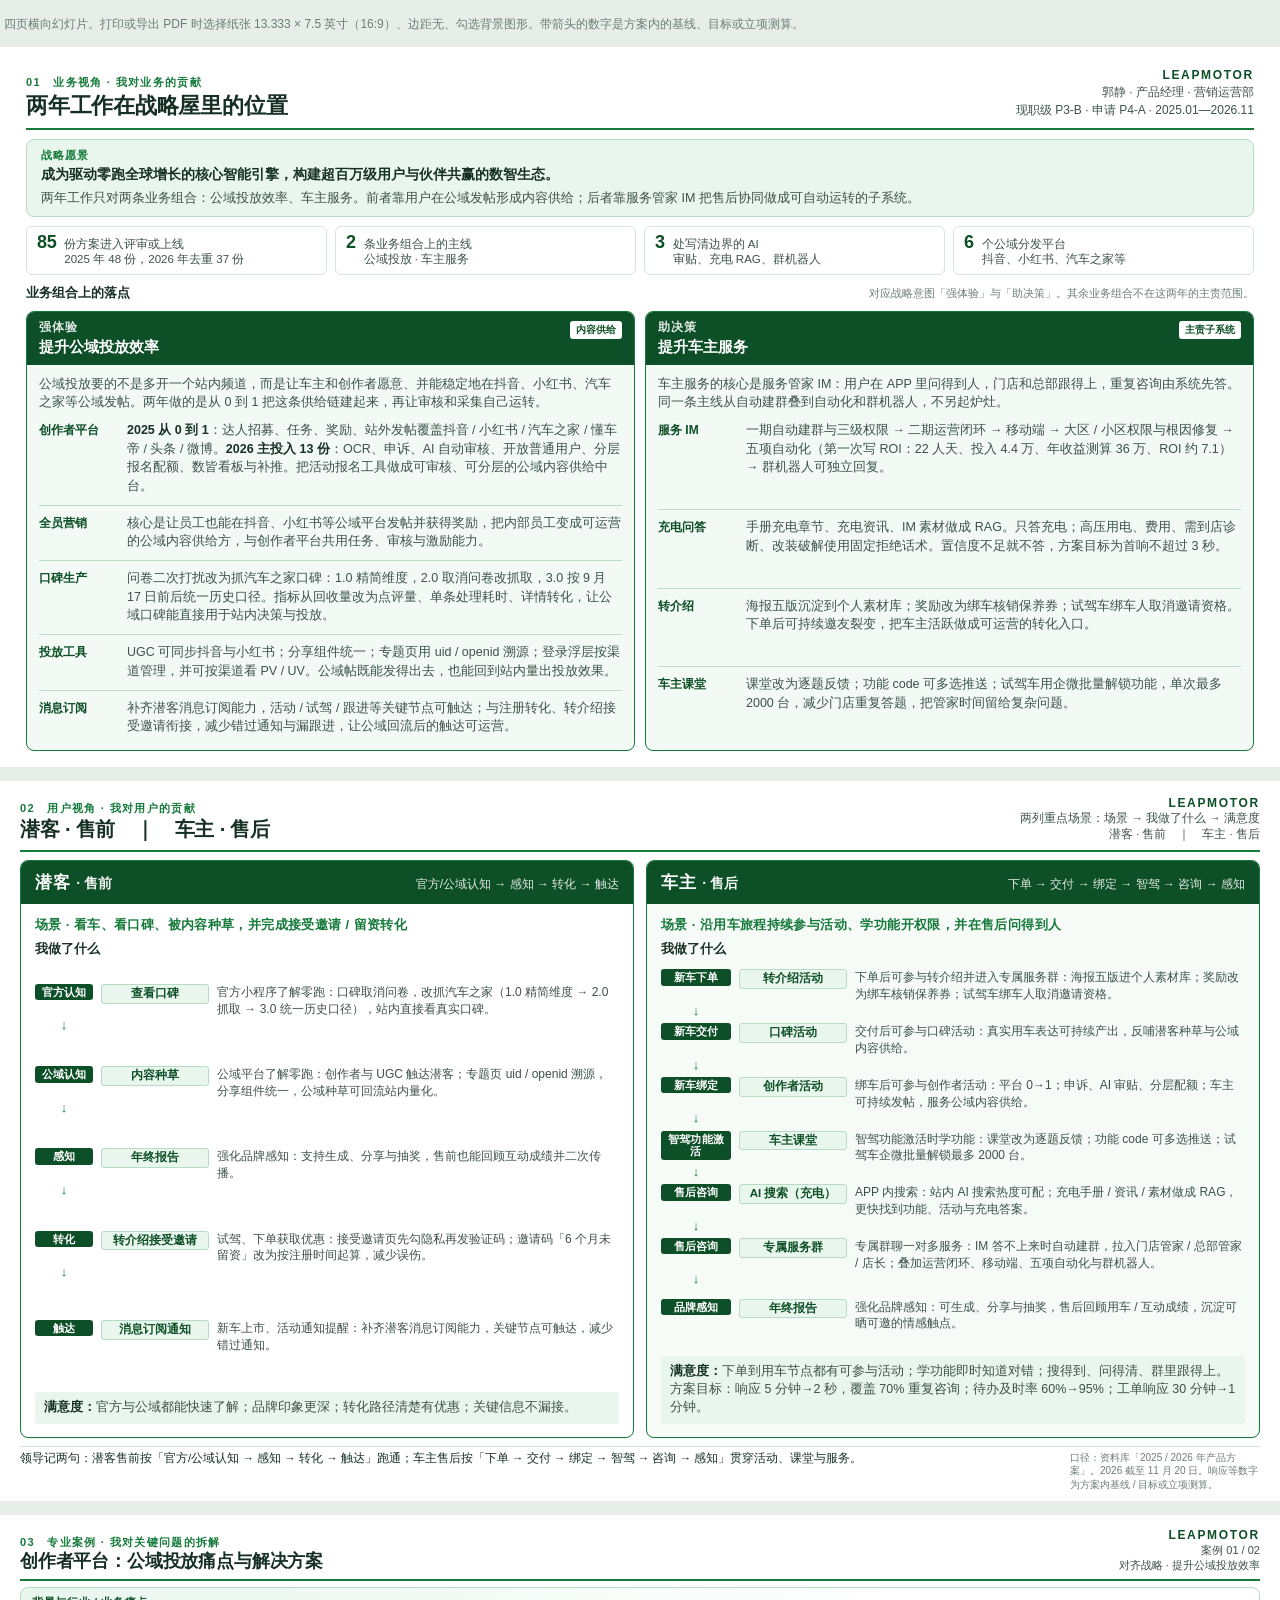
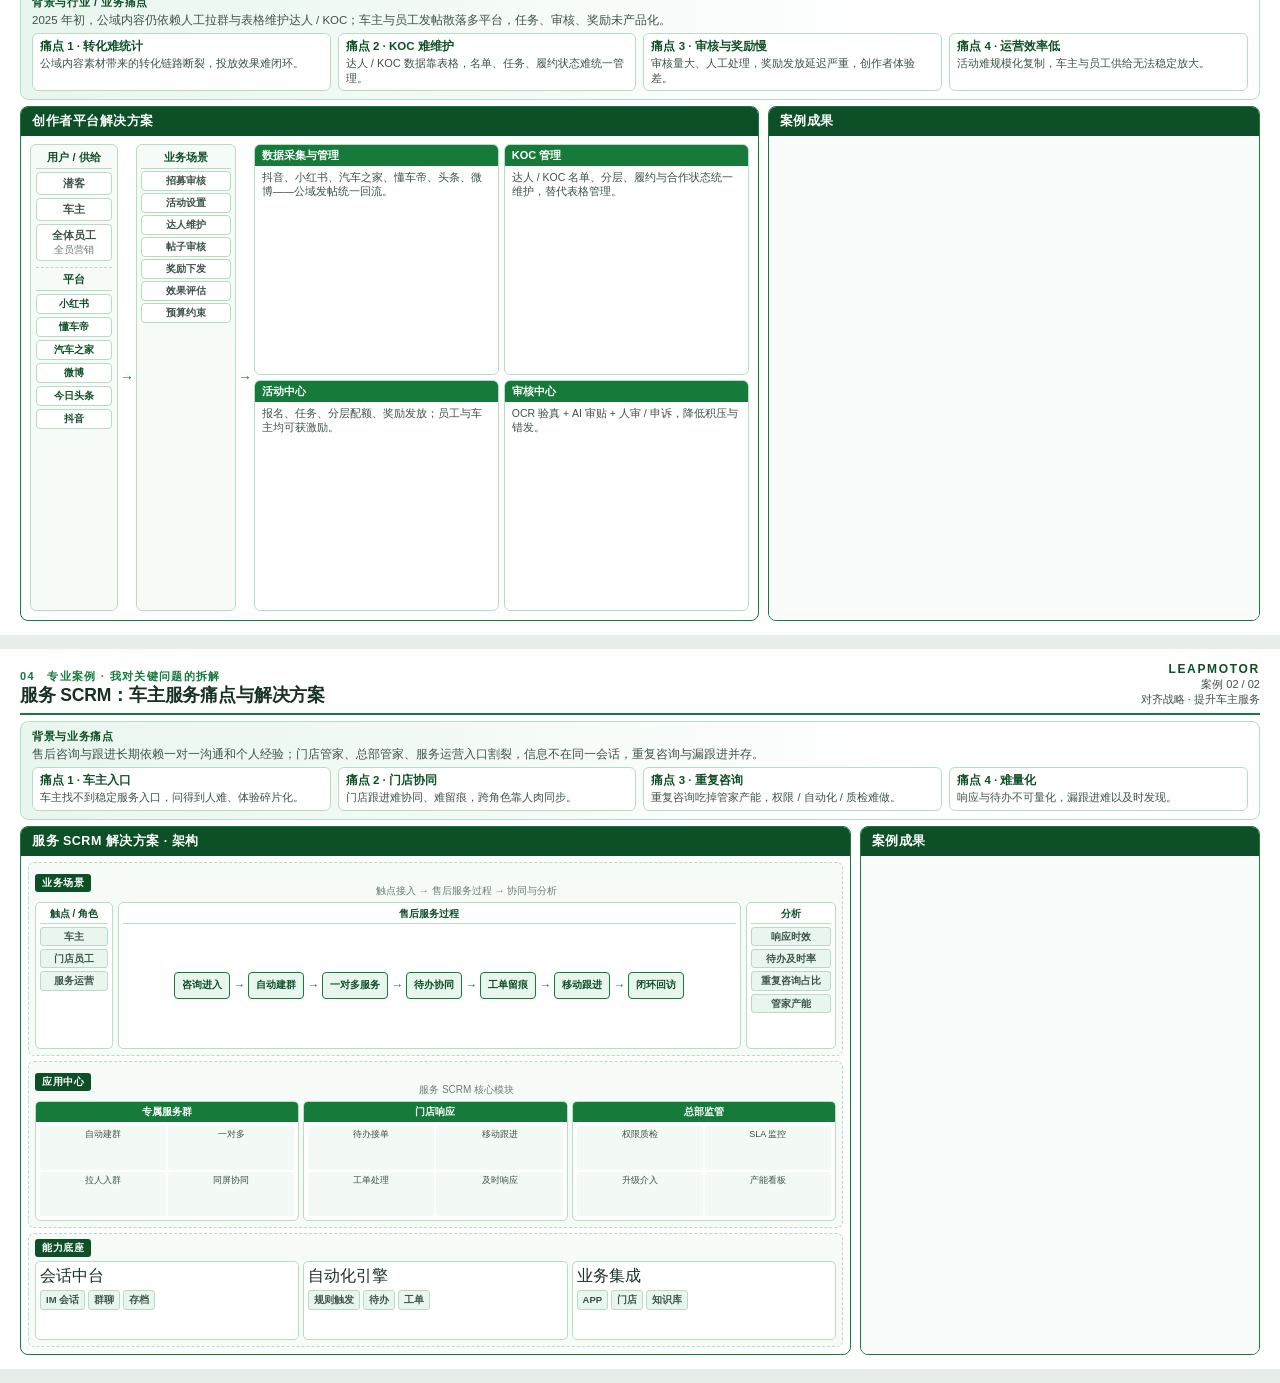
==== commit cf81a71b: "Update SCRM process flow and application modules. Show after-sales as a flowchart, drop AI empowerme" ====
--- a/strategy-work-summary.html
+++ b/strategy-work-summary.html
@@ -644,10 +644,38 @@
     flex-direction: column;
     gap: 4px;
   }
-  .wf-layer.l1 { flex: 1.25; }
-  .wf-layer.l2 { flex: 1.05; }
-  .wf-layer.l3 { flex: 0.55; }
-  .wf-layer.l4 { flex: 0.7; }
+  .wf-layer.l1 { flex: 1.35; }
+  .wf-layer.l2 { flex: 1.15; }
+  .wf-layer.l3 { flex: 0.75; }
+  .wf-flow {
+    flex: 1;
+    min-height: 0;
+    display: flex;
+    flex-wrap: wrap;
+    align-items: center;
+    align-content: center;
+    justify-content: center;
+    gap: 4px 2px;
+    padding: 4px 2px;
+  }
+  .wf-flow .step {
+    background: var(--gs);
+    border: 1px solid var(--g);
+    color: var(--gd);
+    font-size: 10px;
+    font-weight: 700;
+    line-height: 1.25;
+    padding: 6px 7px;
+    border-radius: 4px;
+    text-align: center;
+    white-space: nowrap;
+  }
+  .wf-flow .arr {
+    color: var(--g);
+    font-size: 12px;
+    font-weight: 700;
+    padding: 0 1px;
+  }
   .wf-hd {
     display: flex;
     align-items: center;
@@ -717,7 +745,7 @@
   .wf-chips.stack span { text-align: center; }
   .wf-apps {
     display: grid;
-    grid-template-columns: repeat(4, 1fr);
+    grid-template-columns: repeat(3, 1fr);
     gap: 4px;
     flex: 1;
     min-height: 0;
@@ -1295,17 +1323,14 @@
               </div>
               <div class="wf-col">
                 <div class="ct">售后服务过程</div>
-                <div class="wf-chips">
-                  <span>自动建群</span>
-                  <span>一对多服务</span>
-                  <span>待办协同</span>
-                  <span>工单留痕</span>
-                  <span>移动端跟进</span>
-                  <span>敏感建单</span>
-                  <span>消息触达</span>
-                  <span>满意度回访</span>
-                  <span>SLA 监控</span>
-                  <span>会话路由</span>
+                <div class="wf-flow">
+                  <span class="step">咨询进入</span><span class="arr">→</span>
+                  <span class="step">自动建群</span><span class="arr">→</span>
+                  <span class="step">一对多服务</span><span class="arr">→</span>
+                  <span class="step">待办协同</span><span class="arr">→</span>
+                  <span class="step">工单留痕</span><span class="arr">→</span>
+                  <span class="step">移动跟进</span><span class="arr">→</span>
+                  <span class="step">闭环回访</span>
                 </div>
               </div>
               <div class="wf-col">
@@ -1331,39 +1356,23 @@
                 </div>
               </div>
               <div class="wf-app">
-                <div class="ah">运营闭环</div>
+                <div class="ah">门店响应</div>
                 <div class="ab">
-                  <i>权限</i><i>待办</i>
-                  <i>工单留痕</i><i>移动跟进</i>
+                  <i>待办接单</i><i>移动跟进</i>
+                  <i>工单处理</i><i>及时响应</i>
                 </div>
               </div>
               <div class="wf-app">
-                <div class="ah">五项自动化</div>
+                <div class="ah">总部监管</div>
                 <div class="ab">
-                  <i>状态触发</i><i>重复咨询</i>
-                  <i>提醒升级</i><i>减负管家</i>
-                </div>
-              </div>
-              <div class="wf-app">
-                <div class="ah">群机器人</div>
-                <div class="ab">
-                  <i>常见问答</i><i>独立回复</i>
-                  <i>转人工</i><i>敏感识别</i>
+                  <i>权限质检</i><i>SLA 监控</i>
+                  <i>升级介入</i><i>产能看板</i>
                 </div>
               </div>
             </div>
           </div>
 
           <div class="wf-layer l3">
-            <div class="wf-hd"><span class="tag">AI 赋能</span></div>
-            <div class="wf-ai">
-              <span>TOP 问题识别</span>
-              <span>机器人回答</span>
-              <span>情绪分析</span>
-            </div>
-          </div>
-
-          <div class="wf-layer l4">
             <div class="wf-hd"><span class="tag">能力底座</span></div>
             <div class="wf-tech">
               <div class="box">
@@ -1390,7 +1399,5 @@
     </section>
   </div>
 </section>
-  </div>
-</section>
 </body>
 </html>
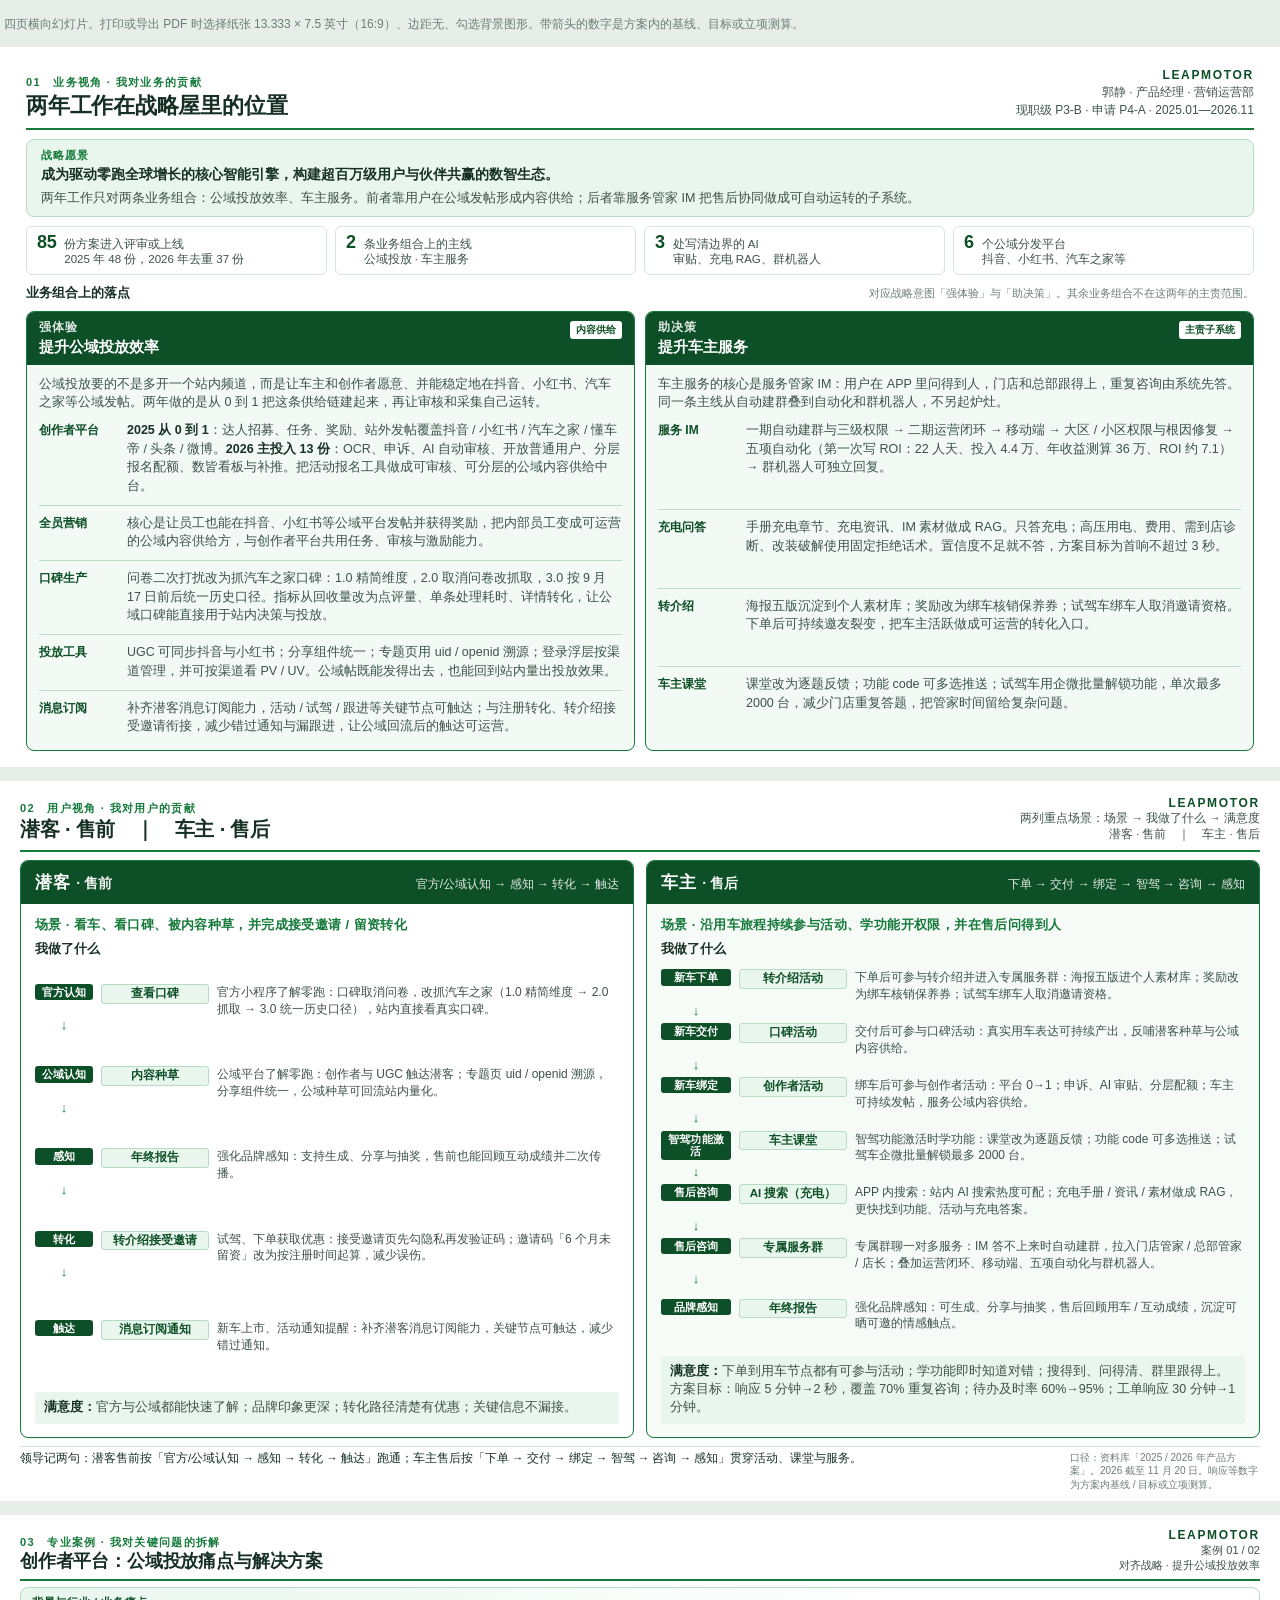
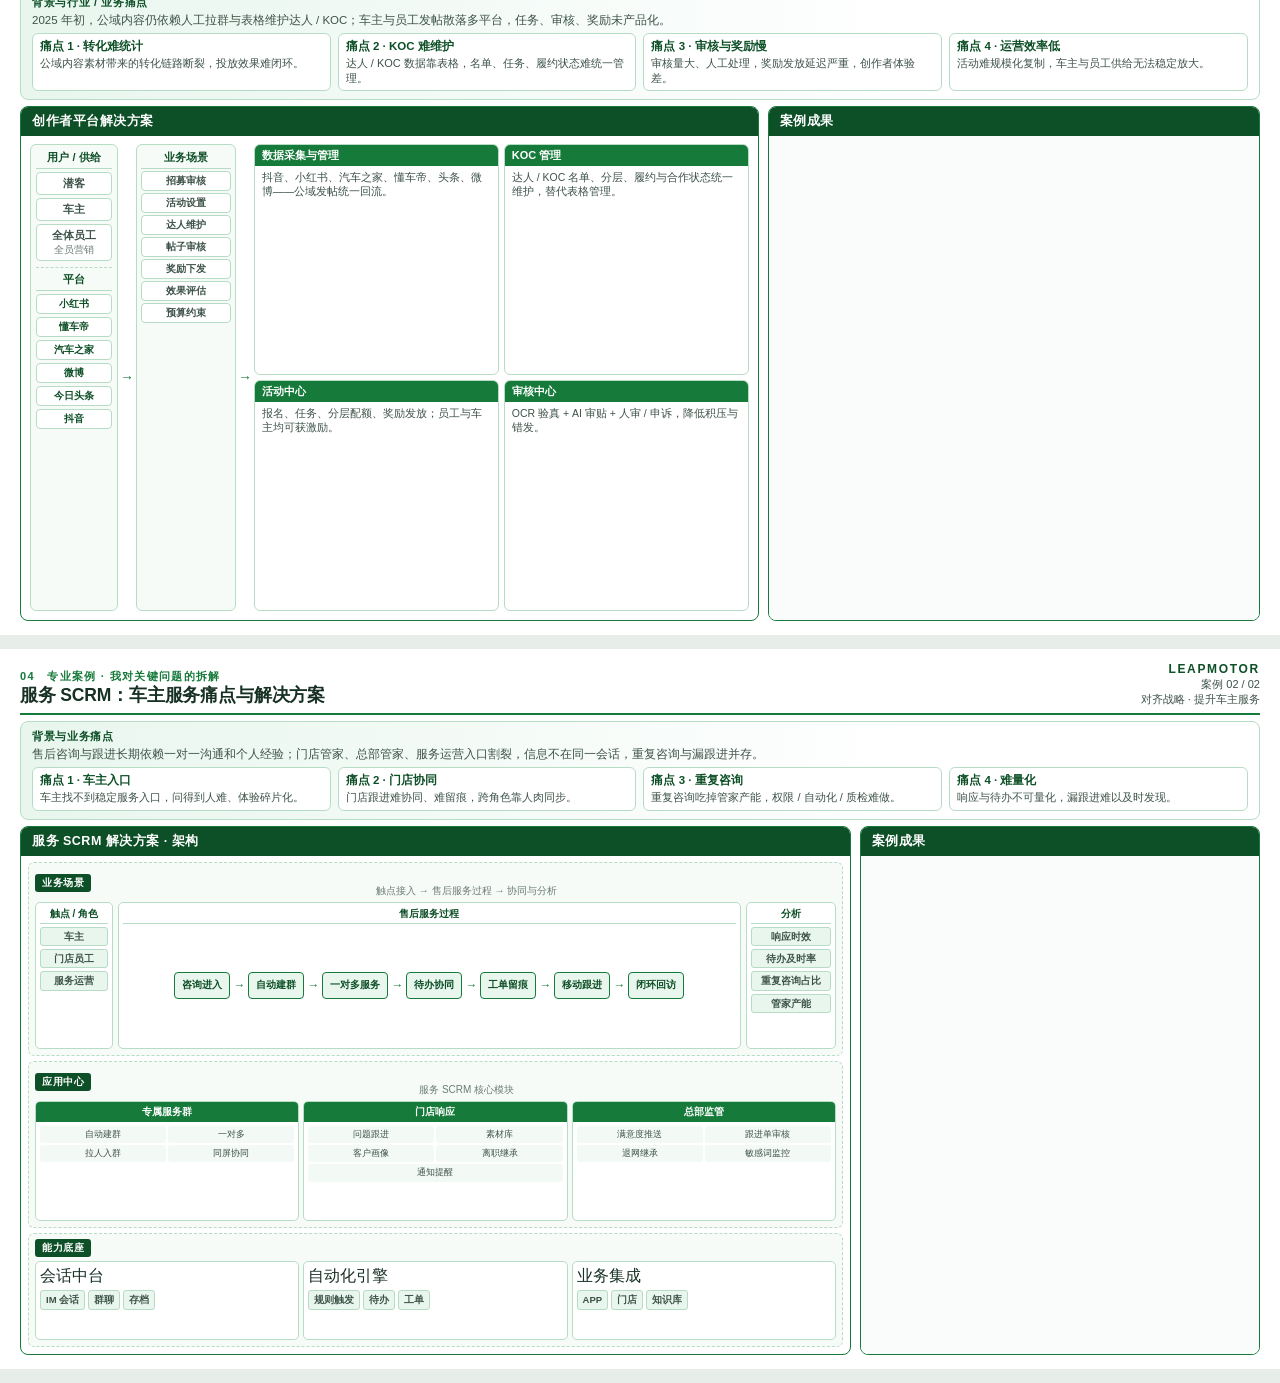
==== commit f4a3a751: "Fill store response and HQ supervision submodules. Store: follow-up, materials, profile, handover, a" ====
--- a/strategy-work-summary.html
+++ b/strategy-work-summary.html
@@ -773,6 +773,13 @@
     grid-template-columns: 1fr 1fr;
     gap: 2px;
     flex: 1;
+    align-content: start;
+  }
+  .wf-app .ab.store {
+    grid-template-columns: 1fr 1fr;
+  }
+  .wf-app .ab.store i:last-child {
+    grid-column: 1 / -1;
   }
   .wf-app .ab i {
     font-style: normal;
@@ -1357,16 +1364,17 @@
               </div>
               <div class="wf-app">
                 <div class="ah">门店响应</div>
-                <div class="ab">
-                  <i>待办接单</i><i>移动跟进</i>
-                  <i>工单处理</i><i>及时响应</i>
+                <div class="ab store">
+                  <i>问题跟进</i><i>素材库</i>
+                  <i>客户画像</i><i>离职继承</i>
+                  <i>通知提醒</i>
                 </div>
               </div>
               <div class="wf-app">
                 <div class="ah">总部监管</div>
-                <div class="ab">
-                  <i>权限质检</i><i>SLA 监控</i>
-                  <i>升级介入</i><i>产能看板</i>
+                <div class="ab hq">
+                  <i>满意度推送</i><i>跟进单审核</i>
+                  <i>退网继承</i><i>敏感词监控</i>
                 </div>
               </div>
             </div>
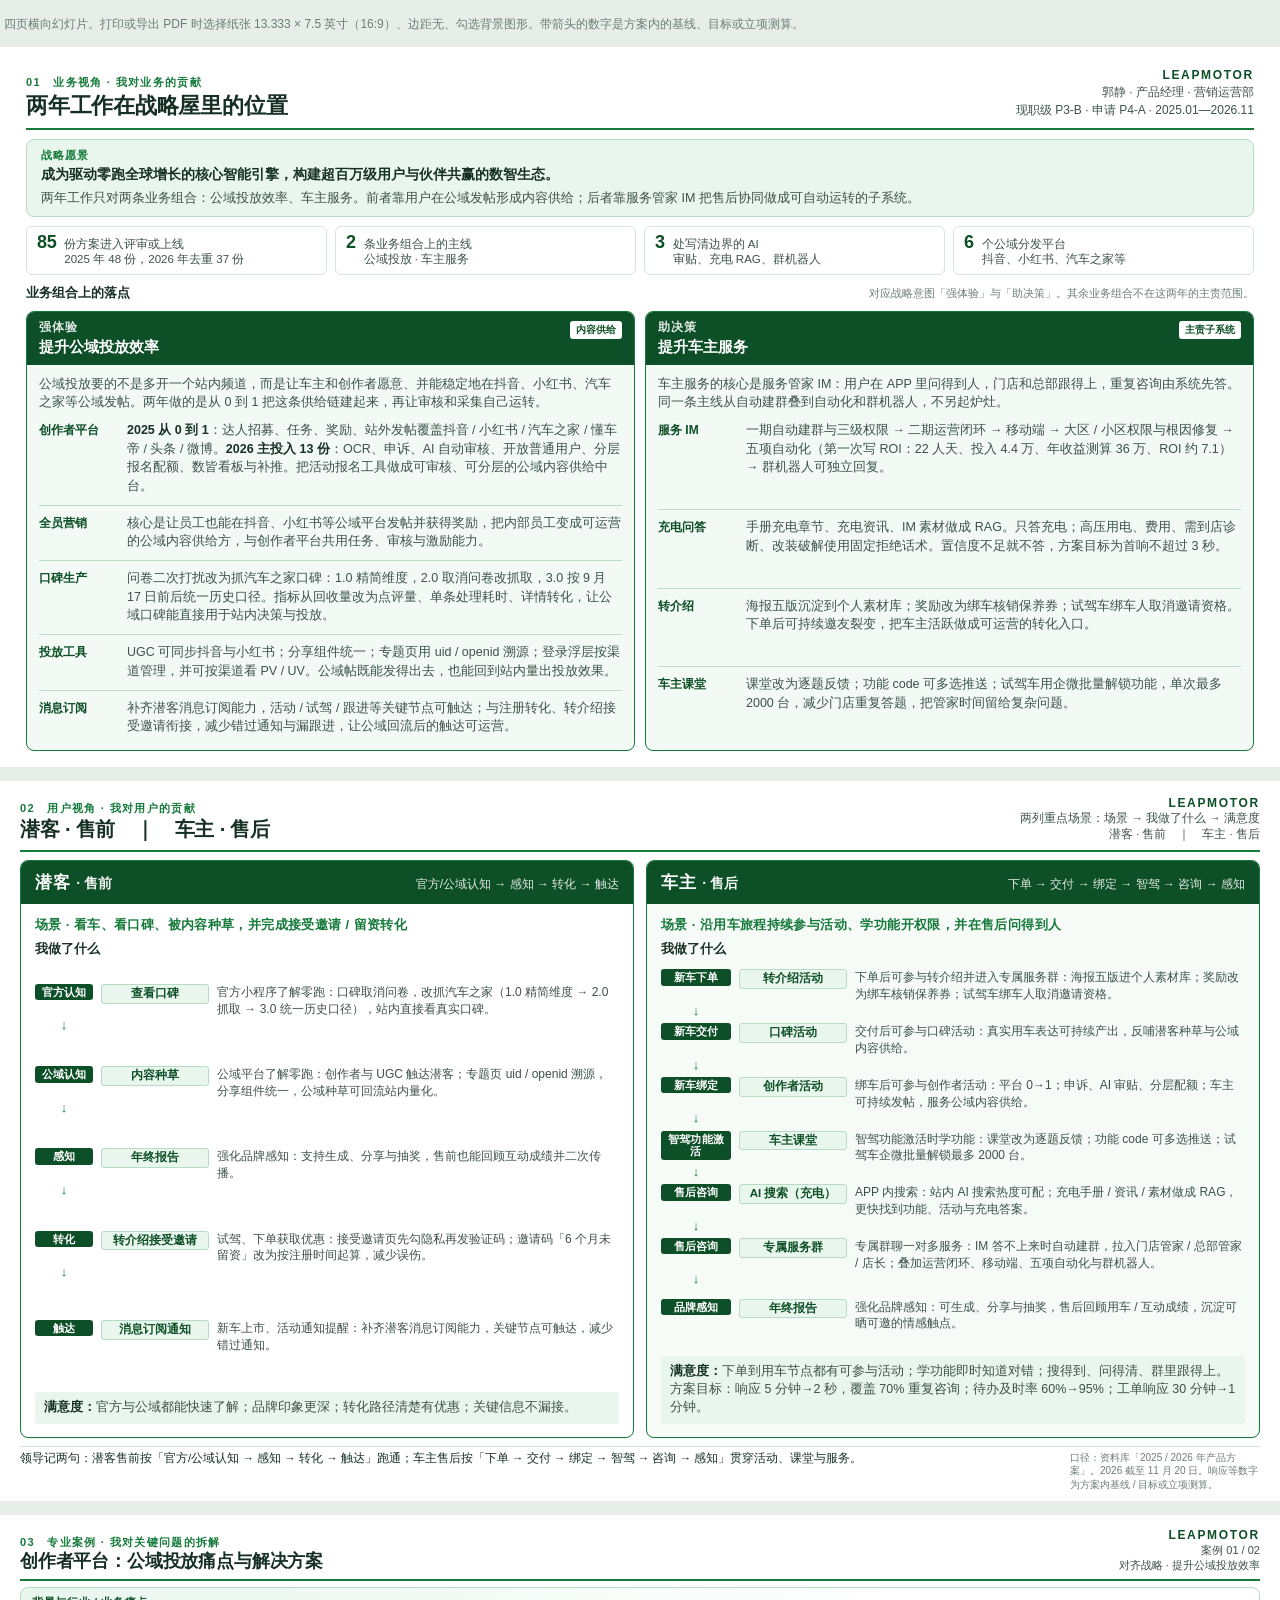
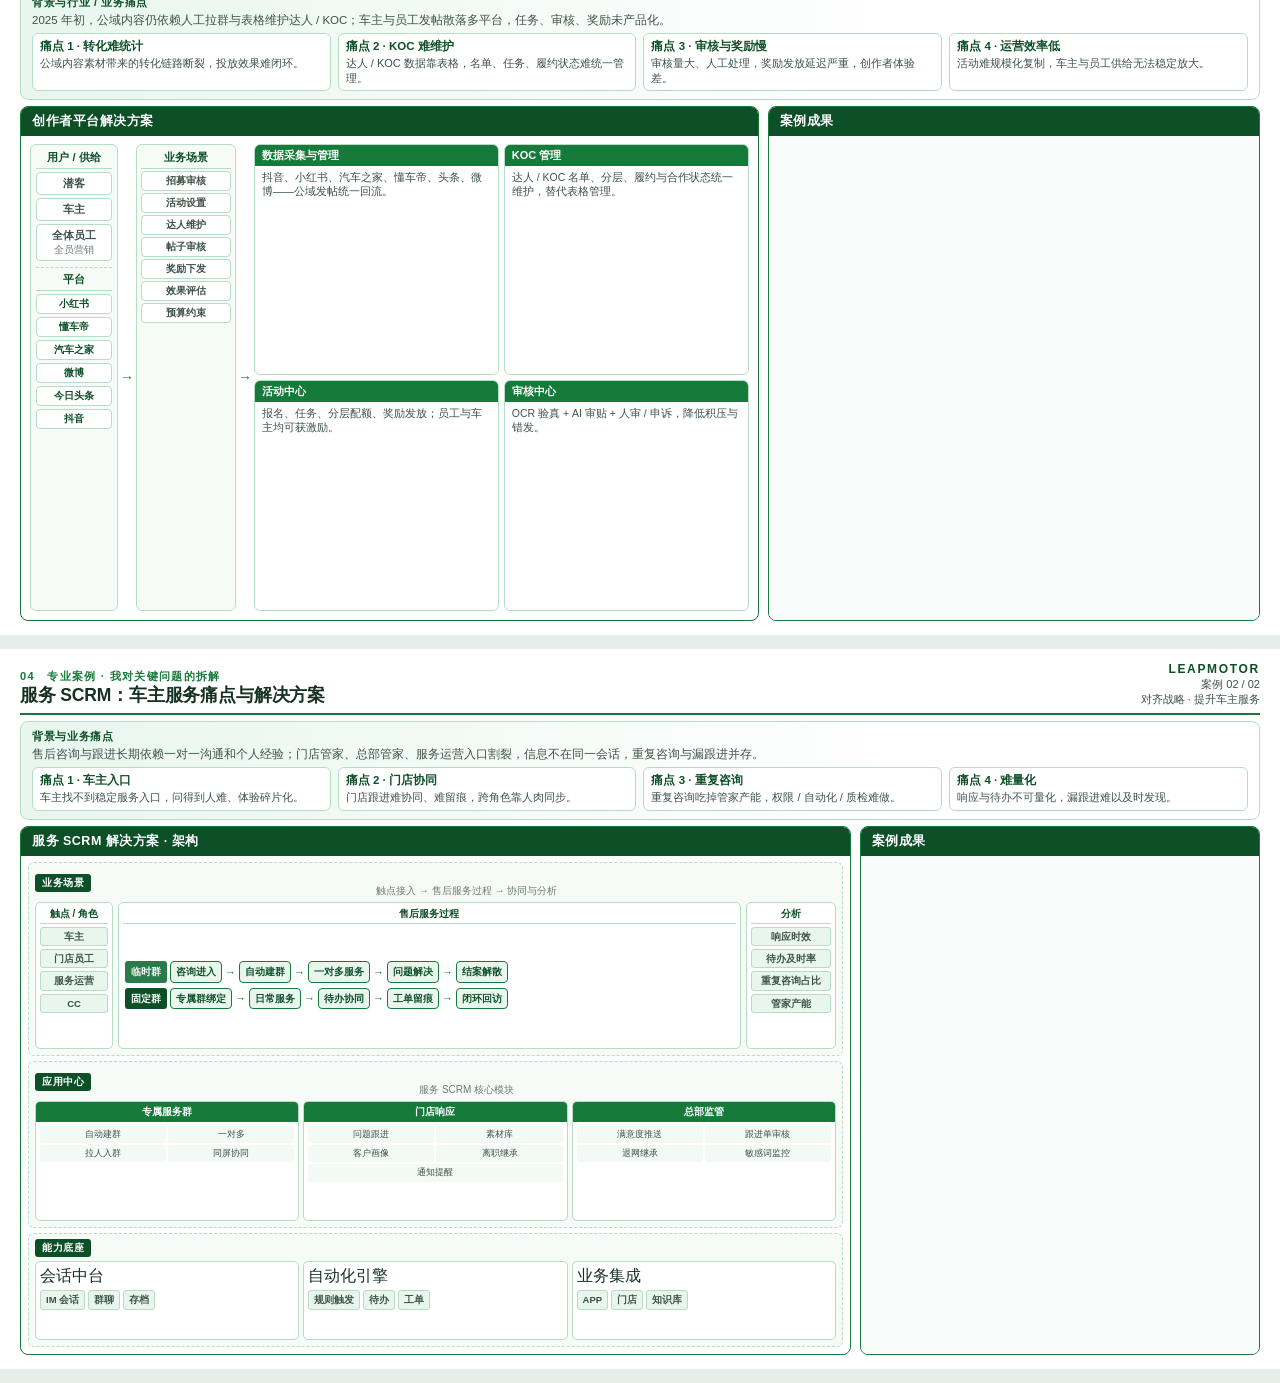
==== commit 50acf449: "Split SCRM after-sales flow into temp and fixed groups. Add CC to touchpoint roles; temporary groups" ====
--- a/strategy-work-summary.html
+++ b/strategy-work-summary.html
@@ -651,28 +651,53 @@
     flex: 1;
     min-height: 0;
     display: flex;
+    flex-direction: column;
+    justify-content: center;
+    gap: 5px;
+    padding: 3px 2px;
+  }
+  .wf-lane {
+    display: flex;
+    align-items: center;
+    gap: 3px;
+    min-width: 0;
+  }
+  .wf-lane .lab {
+    flex: 0 0 42px;
+    font-size: 9.5px;
+    font-weight: 750;
+    color: #fff;
+    background: var(--gd);
+    border-radius: 3px;
+    text-align: center;
+    padding: 5px 2px;
+    line-height: 1.2;
+  }
+  .wf-lane.tmp .lab { background: #2a7a4a; }
+  .wf-lane.fix .lab { background: #0d4f26; }
+  .wf-lane .steps {
+    flex: 1;
+    display: flex;
     flex-wrap: wrap;
     align-items: center;
-    align-content: center;
-    justify-content: center;
-    gap: 4px 2px;
-    padding: 4px 2px;
+    gap: 3px 2px;
+    min-width: 0;
   }
   .wf-flow .step {
     background: var(--gs);
     border: 1px solid var(--g);
     color: var(--gd);
-    font-size: 10px;
+    font-size: 9.5px;
     font-weight: 700;
-    line-height: 1.25;
-    padding: 6px 7px;
+    line-height: 1.2;
+    padding: 4px 5px;
     border-radius: 4px;
     text-align: center;
     white-space: nowrap;
   }
   .wf-flow .arr {
     color: var(--g);
-    font-size: 12px;
+    font-size: 11px;
     font-weight: 700;
     padding: 0 1px;
   }
@@ -1326,18 +1351,32 @@
                   <span>车主</span>
                   <span>门店员工</span>
                   <span>服务运营</span>
+                  <span>CC</span>
                 </div>
               </div>
               <div class="wf-col">
                 <div class="ct">售后服务过程</div>
                 <div class="wf-flow">
-                  <span class="step">咨询进入</span><span class="arr">→</span>
-                  <span class="step">自动建群</span><span class="arr">→</span>
-                  <span class="step">一对多服务</span><span class="arr">→</span>
-                  <span class="step">待办协同</span><span class="arr">→</span>
-                  <span class="step">工单留痕</span><span class="arr">→</span>
-                  <span class="step">移动跟进</span><span class="arr">→</span>
-                  <span class="step">闭环回访</span>
+                  <div class="wf-lane tmp">
+                    <div class="lab">临时群</div>
+                    <div class="steps">
+                      <span class="step">咨询进入</span><span class="arr">→</span>
+                      <span class="step">自动建群</span><span class="arr">→</span>
+                      <span class="step">一对多服务</span><span class="arr">→</span>
+                      <span class="step">问题解决</span><span class="arr">→</span>
+                      <span class="step">结案解散</span>
+                    </div>
+                  </div>
+                  <div class="wf-lane fix">
+                    <div class="lab">固定群</div>
+                    <div class="steps">
+                      <span class="step">专属群绑定</span><span class="arr">→</span>
+                      <span class="step">日常服务</span><span class="arr">→</span>
+                      <span class="step">待办协同</span><span class="arr">→</span>
+                      <span class="step">工单留痕</span><span class="arr">→</span>
+                      <span class="step">闭环回访</span>
+                    </div>
+                  </div>
                 </div>
               </div>
               <div class="wf-col">
